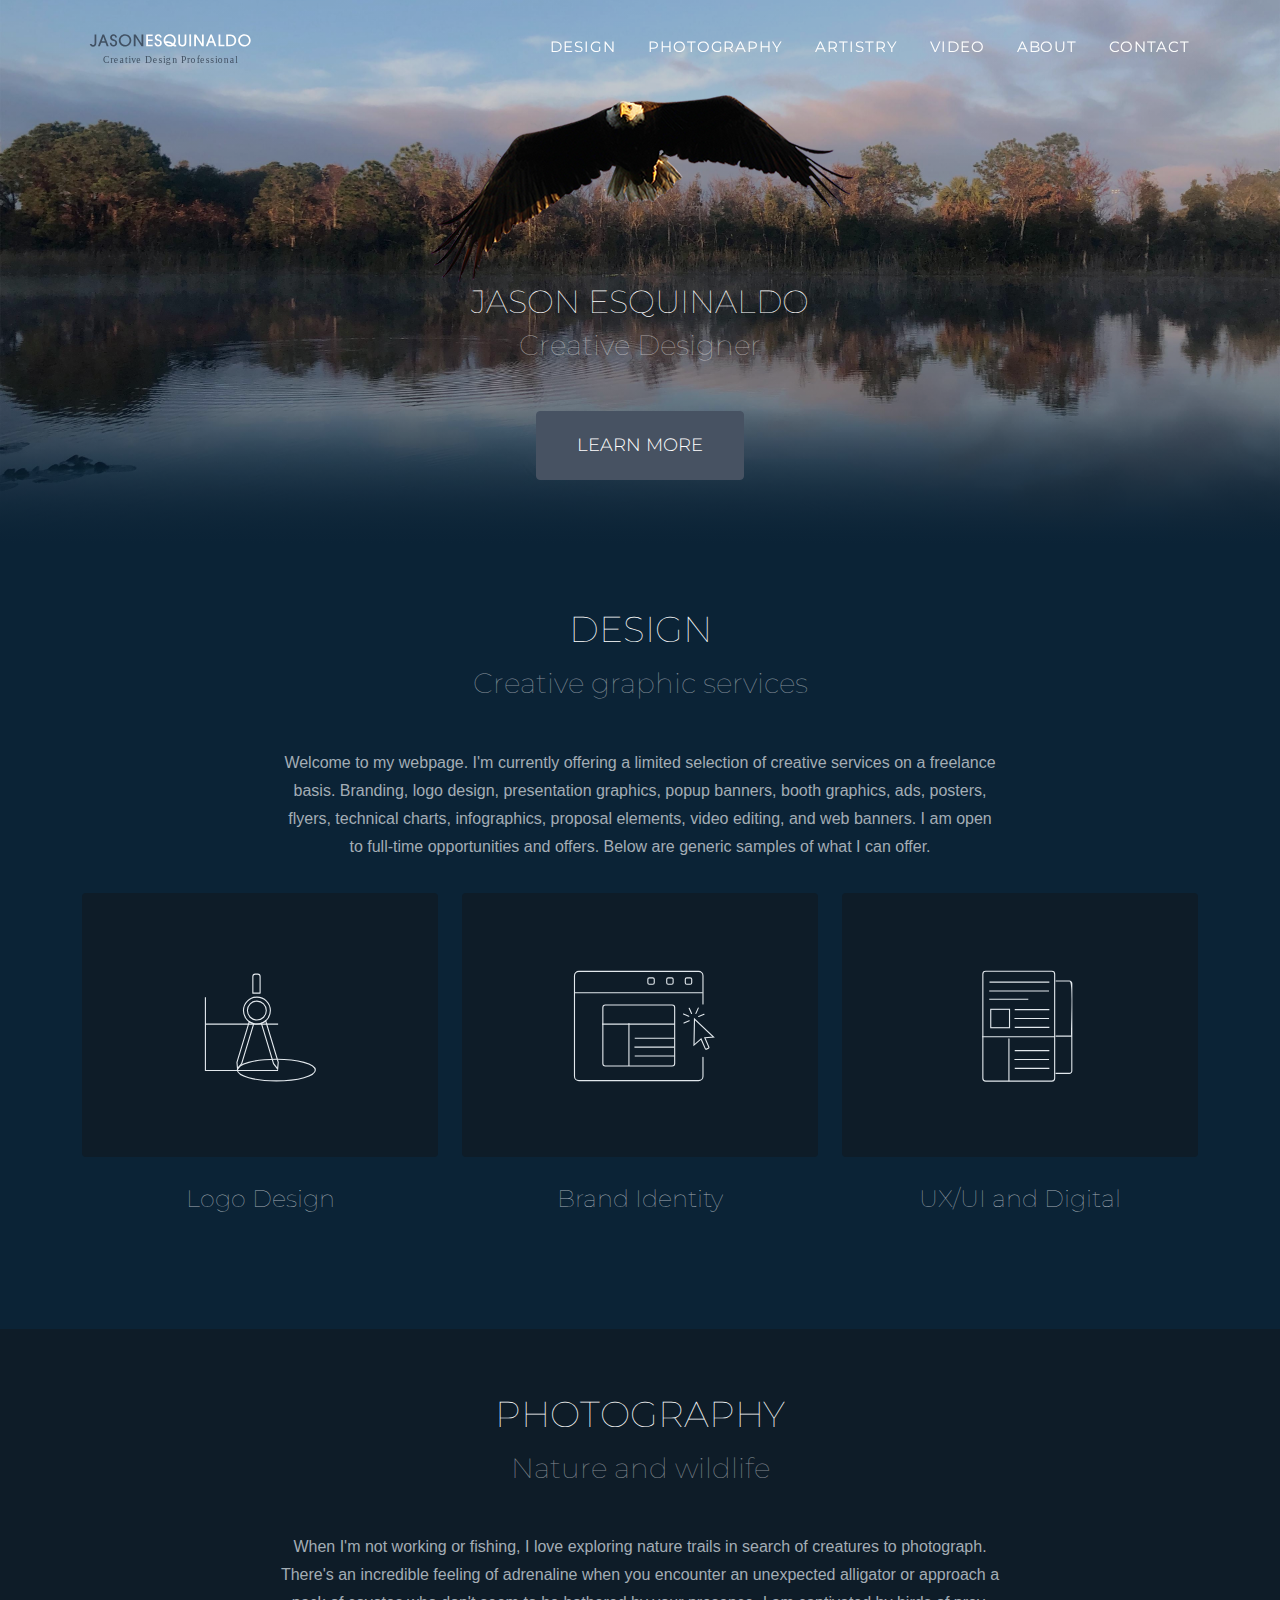
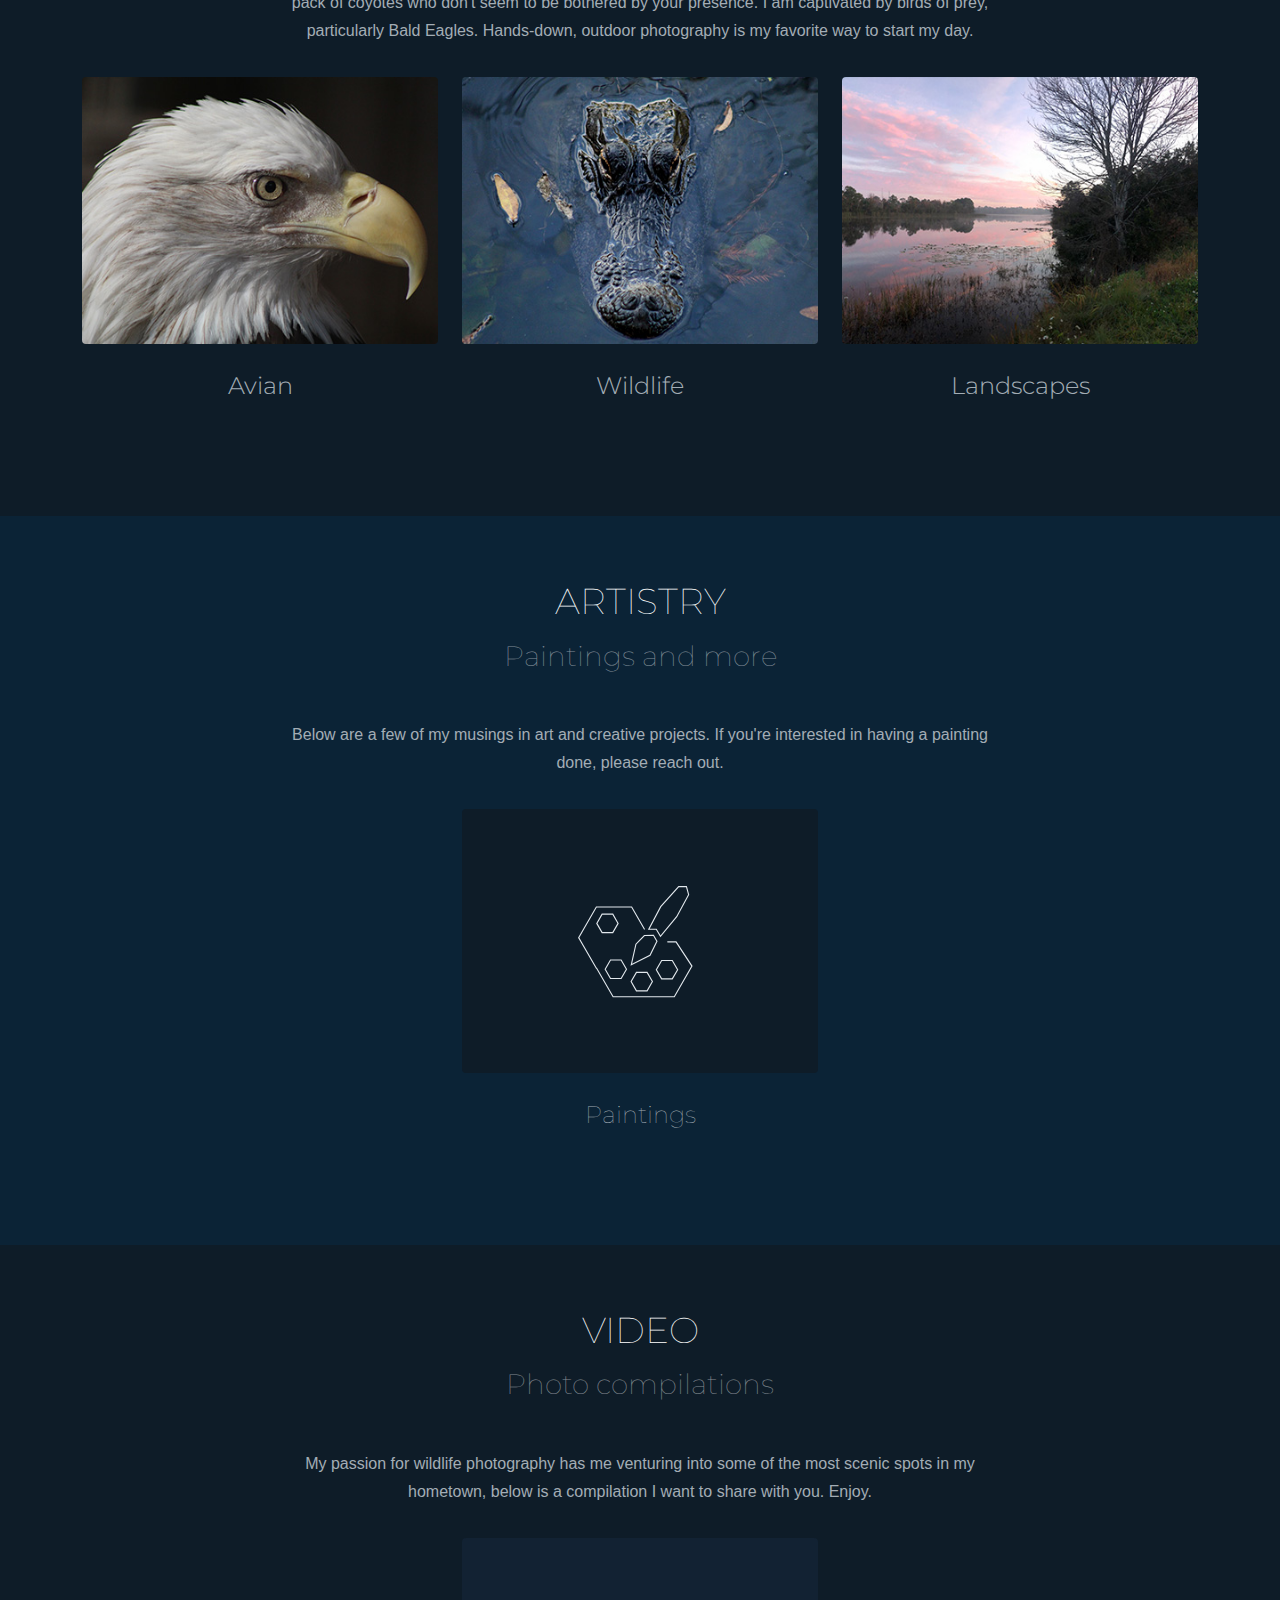
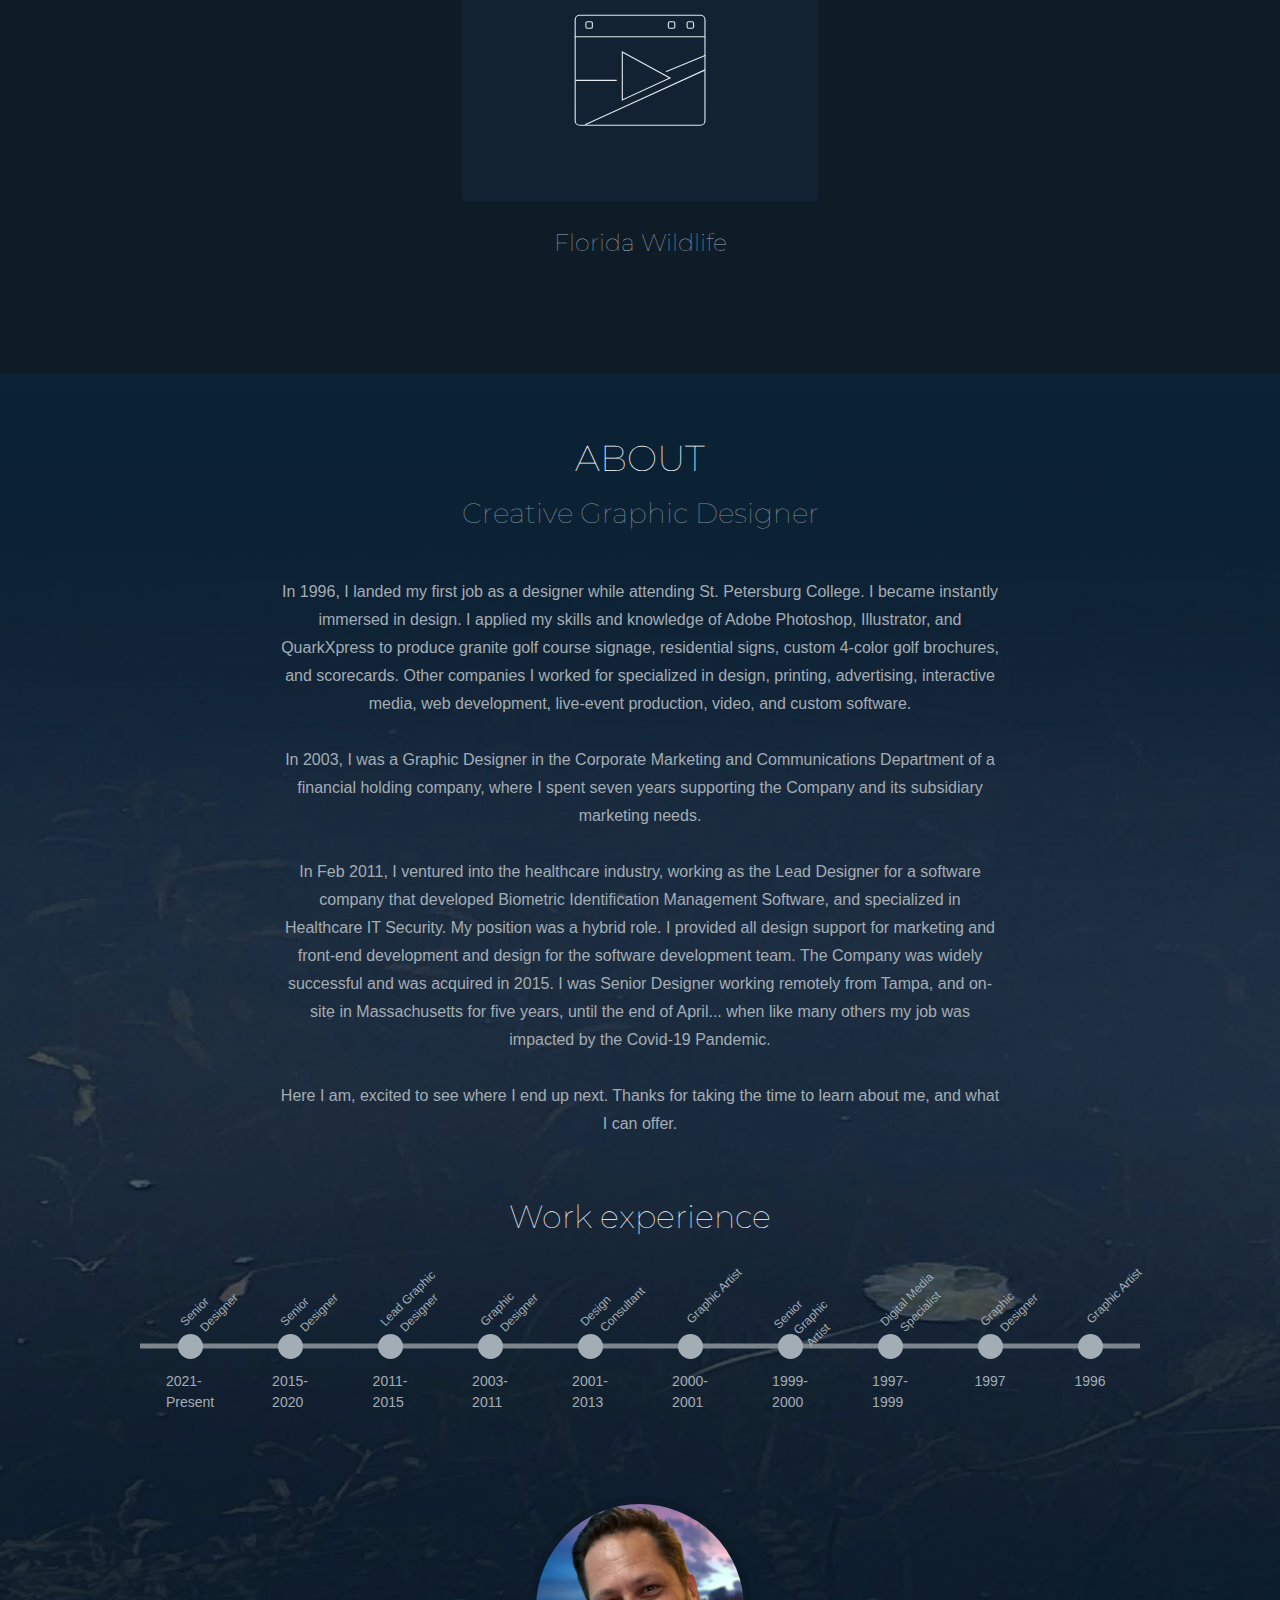
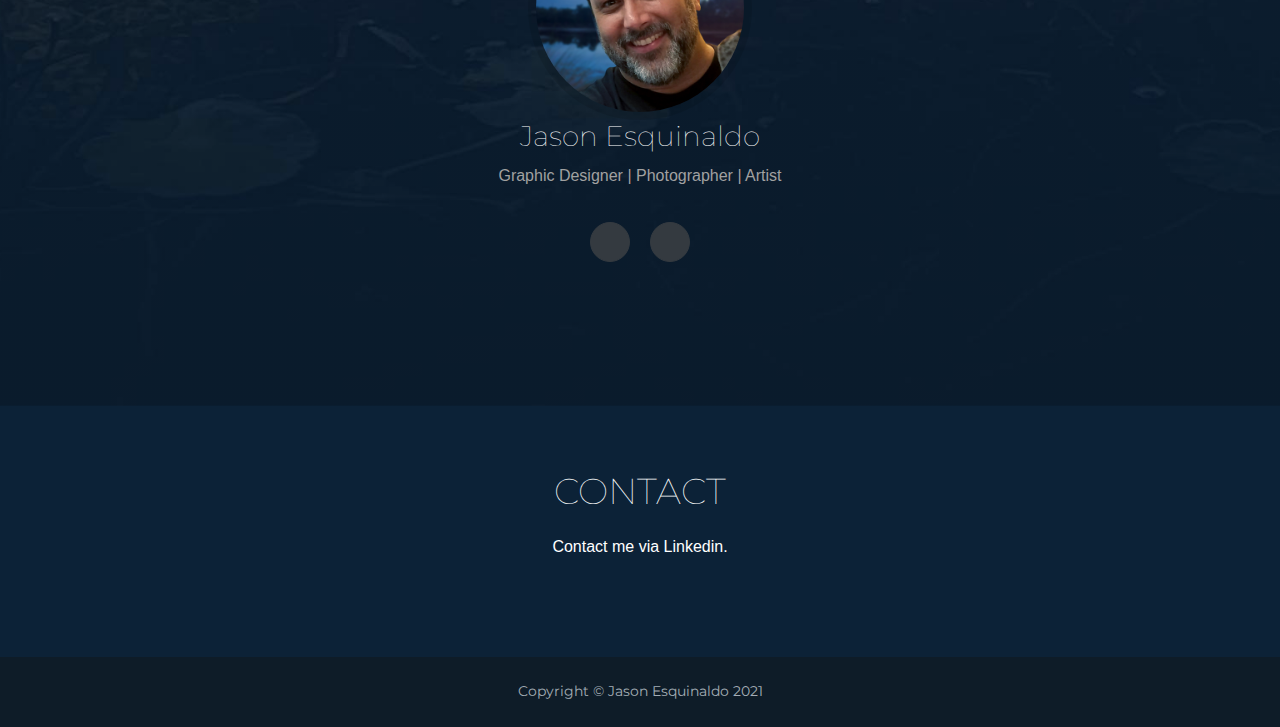
==== index.html @ 443fa54a "update" ====
﻿<!DOCTYPE html>
<html lang="en">
<head>
    <!-- Global site tag (gtag.js) - Google Analytics -->
    <script async src="https://www.googletagmanager.com/gtag/js?id=G-GZE3WP7TK5"></script>
    <script>window.dataLayer = window.dataLayer || [];
        function gtag() { dataLayer.push(arguments); }
        gtag('js', new Date());

        gtag('config', 'G-GZE3WP7TK5');</script>

    <meta charset="utf-8" />
    <meta name="viewport" content="width=device-width, initial-scale=1, shrink-to-fit=no" />
    <meta name="description" content="" />
    <meta name="author" content="" />
    <title>Graphic Designer | Photographer | Artist</title>
    <link rel="icon" type="image/x-icon" href="assets/img/favicon.ico" />
    <!-- Font Awesome icons -->
    <script src="https://use.fontawesome.com/releases/v5.13.0/js/all.js" crossorigin="anonymous"></script>
    <!-- Google fonts-->
    <link href="https://fonts.googleapis.com/css?family=Montserrat:400,700" rel="stylesheet" type="text/css" />
    <link href="https://fonts.googleapis.com/css?family=Droid+Serif:400,700,400italic,700italic" rel="stylesheet" type="text/css" />
    <link href="https://fonts.googleapis.com/css?family=Roboto+Slab:400,100,300,700" rel="stylesheet" type="text/css" />
    <meta name="google-site-verification" content="AHlhmI9DaYJjgEXTBFX0RYiKlOF0rrEP2shhJTnVOF4" />
    <meta name="robots" content="noindex">
    <!-- Core theme CSS (Bootstrap)-->
    <link href="css/styles.css" rel="stylesheet" />
    <link href="css/timeline.css" rel="stylesheet" />

</head>
<body id="page-top">
    <!-- Navigation-->
    <nav class="navbar navbar-expand-lg navbar-dark fixed-top" id="mainNav">
        <div class="container">
            <a class="navbar-brand js-scroll-trigger" href="#page-top"><img src="assets/img/navbar-logo.svg" alt="" /></a>
            <button class="navbar-toggler navbar-toggler-right" type="button" data-toggle="collapse" data-target="#navbarResponsive" aria-controls="navbarResponsive" aria-expanded="false" aria-label="Toggle navigation">
                Menu
                <i class="fas fa-bars ml-1"></i>
            </button>
            <div class="collapse navbar-collapse" id="navbarResponsive">
                <ul class="navbar-nav text-uppercase ml-auto">
                    <li class="nav-item"><a class="nav-link js-scroll-trigger" href="#design">Design</a></li>
                    <li class="nav-item"><a class="nav-link js-scroll-trigger" href="#photography">Photography</a></li>
                    <li class="nav-item"><a class="nav-link js-scroll-trigger" href="#paintings">Artistry</a></li>
                    <li class="nav-item"><a class="nav-link js-scroll-trigger" href="#video">Video</a></li>
                    <li class="nav-item"><a class="nav-link js-scroll-trigger" href="#aboutme">About</a></li>
                    <li class="nav-item"><a class="nav-link js-scroll-trigger" href="#contact">Contact</a></li>
                </ul>
            </div>
        </div>
    </nav>

    <!-- MASTHEAD -->
    <header class="masthead">
        <div class="container d-flex h-100 align-items-center">
            <div class="mx-auto text-center">
                <br />
                <img class="img-fluid" src="assets/img/eagle3.png" alt="" />
                <h1 class="mx-auto my-0 text-uppercase">JASON ESQUINALDO</h1>
                <h2 class="text-white-50 mx-auto mt-2 mb-5">Creative Designer</h2>
                <a class="btn btn-primary btn-xl text-uppercase js-scroll-trigger" href="#design">LEARN MORE</a>
                <br />
                <br />
            </div>
        </div>
    </header>

    <!-- DESIGN -->
    <section class="page-section bg-light" id="design">
        <div class="container">
            <div class="text-center">
                <h2 class="section-heading text-uppercase">Design</h2>
                <h3 class="text-white-50 mx-auto mt-2 mb-5">Creative graphic services</h3>
                <div class="col-lg-8 mx-auto text-center">
                    <p class="large">
                        Welcome to my webpage. I'm currently offering a limited selection of creative services on a freelance basis. Branding, logo design, presentation graphics, popup banners, booth graphics, ads, posters, flyers, technical charts, infographics, proposal elements, video editing, and web banners. I am open to full-time opportunities and offers. Below are generic samples of what I can offer.
                    </p>
                </div>
            </div>

            <div class="row">
                <div class="col-lg-4 col-sm-6 mb-4">
                    <div class="portfolio-item">
                        <a class="portfolio-link" data-toggle="modal" href="#portfolioModal1b">
                            <div class="portfolio-hover rounded">
                                <div class="portfolio-hover-content"><i class="fas fa-chevron-up fa-3x"></i></div>
                            </div>
                            <img class="img-fluid rounded" src="assets/img/portfolio/01b-thumbnail.svg" alt="" />
                        </a>
                        <div class="portfolio-caption">
                            <div class="portfolio-caption-heading">Logo Design</div>
                            <div class="portfolio-caption-subheading text-muted"></div>
                        </div>
                    </div>
                </div>
                <div class="col-lg-4 col-sm-6 mb-4">
                    <div class="portfolio-item">
                        <a class="portfolio-link" data-toggle="modal" href="#portfolioModal2b">
                            <div class="portfolio-hover rounded">
                                <div class="portfolio-hover-content"><i class="fas fa-chevron-up fa-3x"></i></div>
                            </div>
                            <img class="img-fluid rounded" src="assets/img/portfolio/02b-thumbnail.svg" alt="" />
                        </a>
                        <div class="portfolio-caption">
                            <div class="portfolio-caption-heading">Brand Identity</div>
                            <div class="portfolio-caption-subheading text-muted"></div>
                        </div>
                    </div>
                </div>
                <div class="col-lg-4 col-sm-6 mb-4">
                    <div class="portfolio-item">
                        <a class="portfolio-link" data-toggle="modal" href="#portfolioModal3b">
                            <div class="portfolio-hover rounded">
                                <div class="portfolio-hover-content"><i class="fas fa-chevron-up fa-3x"></i></div>
                            </div>
                            <img class="img-fluid rounded" src="assets/img/portfolio/03b-thumbnail.svg" alt="" />
                        </a>
                        <div class="portfolio-caption">
                            <div class="portfolio-caption-heading">UX/UI and Digital</div>
                            <div class="portfolio-caption-subheading text-muted"></div>
                        </div>
                    </div>
                </div>
            </div>
    </section>

    <!-- PHOTOGRAPHY -->
    <section class="page-section bg-dark" id="photography">
        <div class="container">
            <div class="text-center">
                <h2 class="section-heading text-uppercase">Photography</h2>
                <h3 class="text-white-50 mx-auto mt-2 mb-5">Nature and wildlife</h3>
                <div class="col-lg-8 mx-auto text-center">
                    <p class="large">
                        When I'm not working or fishing, I love exploring nature trails in search of creatures to photograph. There's an incredible feeling of adrenaline when you encounter an unexpected alligator or approach a pack of coyotes who don't seem to be bothered by your presence. I am captivated by birds of prey, particularly Bald Eagles. Hands-down, outdoor photography is my favorite way to start my day.
                    </p>
                </div>
            </div>

            <div class="row">
                <div class="col-lg-4 col-sm-6 mb-4">
                    <div class="portfolio-item">
                        <a class="portfolio-link" data-toggle="modal" href="#portfolioModal1">
                            <div class="portfolio-hover rounded">
                                <div class="portfolio-hover-content"><i class="fas fa-chevron-up fa-3x"></i></div>
                            </div>
                            <img class="img-fluid rounded" src="assets/img/portfolio/01-thumbnail.jpg" alt="" />
                        </a>
                        <div class="portfolio-caption">
                            <div class="portfolio-caption-heading">Avian</div>
                            <div class="portfolio-caption-subheading text-muted"></div>
                        </div>
                    </div>
                </div>
                <div class="col-lg-4 col-sm-6 mb-4">
                    <div class="portfolio-item">
                        <a class="portfolio-link" data-toggle="modal" href="#portfolioModal2">
                            <div class="portfolio-hover rounded">
                                <div class="portfolio-hover-content"><i class="fas fa-chevron-up fa-3x"></i></div>
                            </div>
                            <img class="img-fluid rounded" src="assets/img/portfolio/02-thumbnail.jpg" alt="" />
                        </a>
                        <div class="portfolio-caption">
                            <div class="portfolio-caption-heading">Wildlife</div>
                            <div class="portfolio-caption-subheading text-muted"></div>
                        </div>
                    </div>
                </div>
                <div class="col-lg-4 col-sm-6 mb-4">
                    <div class="portfolio-item">
                        <a class="portfolio-link" data-toggle="modal" href="#portfolioModal3">
                            <div class="portfolio-hover rounded">
                                <div class="portfolio-hover-content"><i class="fas fa-chevron-up fa-3x"></i></div>
                            </div>
                            <img class="img-fluid rounded" src="assets/img/portfolio/03-thumbnail.jpg" alt="" />
                        </a>
                        <div class="portfolio-caption">
                            <div class="portfolio-caption-heading">Landscapes</div>
                            <div class="portfolio-caption-subheading text-muted"></div>
                        </div>
                    </div>
                </div>
    </section>

    <!-- ARTISTRY -->
    <section class="page-section bg-light" id="paintings">
        <div class="container">
            <div class="text-center">
                <h2 class="section-heading text-uppercase">ARTISTRY</h2>
                <h3 class="text-white-50 mx-auto mt-2 mb-5">Paintings and more</h3>
                <div class="col-lg-8 mx-auto text-center">
                    <p class="large">
                        Below are a few of my musings in art and creative projects. If you're interested in having a painting done, please reach out.
                    </p>
                </div>
            </div>

            <div class="row">
                <div class="col-lg-4 col-sm-3 mb-4">
                </div>
                <div class="col-lg-4 col-sm-6 mb-4">
                    <div class="portfolio-item">
                        <a class="portfolio-link" data-toggle="modal" href="#portfolioModal4">
                            <div class="portfolio-hover rounded">
                                <div class="portfolio-hover-content"><i class="fas fa-chevron-up fa-3x"></i></div>
                            </div>
                            <img class="img-fluid rounded" src="assets/img/portfolio/04-thumbnail.svg" alt="" />
                        </a>
                        <div class="portfolio-caption">
                            <div class="portfolio-caption-heading">Paintings</div>
                            <div class="portfolio-caption-subheading text-muted"></div>
                        </div>
                    </div>
                    <!--
    <div class="portfolio-item">
        <a class="portfolio-link" data-toggle="modal" href="#portfolioModal5">
            <div class="portfolio-hover rounded">
                <div class="portfolio-hover-content"><i class="fas fa-chevron-up fa-3x"></i></div>
            </div>
            <img class="img-fluid rounded" src="assets/img/portfolio/04-thumbnail-raptor.jpg" alt="" />
        </a>
        <div class="portfolio-caption">
            <div class="portfolio-caption-heading">Creative projects</div>
            <div class="portfolio-caption-subheading text-muted"></div>
        </div>
    </div>
        -->
                </div>
                <div class="col-lg-4 col-sm-3 mb-4">
                </div>
            </div>
        </div>

    </section>

    <!-- VIDEO -->
    <section class="page-section bg-dark" id="video">
        <div class="container">
            <div class="text-center">
                <h2 class="section-heading text-uppercase">Video</h2>
                <h3 class="text-white-50 mx-auto mt-2 mb-5">Photo compilations</h3>
                <div class="col-lg-8 mx-auto text-center">
                    <p class="large">
                        My passion for wildlife photography has me venturing into some of the most scenic spots in my hometown, below is a compilation I want to share with you. Enjoy.
                    </p>
                </div>
            </div>
            <div class="row">
                <div class="col-lg-4 col-sm-3 mb-4">
                </div>
                <div class="col-lg-4 col-sm-6 mb-4">
                    <div class="portfolio-item">
                        <a class="portfolio-link" data-toggle="modal" href="#portfolioModal7">
                            <div class="portfolio-hover rounded">
                                <div class="portfolio-hover-content"><i class="fas fa-chevron-up fa-3x"></i></div>
                            </div>
                            <img class="img-fluid rounded" src="assets/img/portfolio/07-thumbnail.svg" alt="" />
                        </a>
                        <div class="portfolio-caption">
                            <div class="portfolio-caption-heading">Florida Wildlife</div>
                            <div class="portfolio-caption-subheading text-muted"></div>
                        </div>
                    </div>
                </div>
                <div class="col-lg-4 col-sm-3 mb-4">
                </div>
            </div>
        </div>
    </section>

    <!-- ABOUT -->
    <section class="page-section bg-light" id="aboutme">
        <div class="container">
            <div class="text-center">
                <h2 class="section-heading text-uppercase">ABOUT</h2>
                <h3 class="text-white-50 mx-auto mt-2 mb-5">Creative Graphic Designer</h3>
                <div class="col-lg-8 mx-auto text-center">
                    <!--- <p class="large">
                        Experienced graphic design professional, motivated with an entrepreneurial mindset, hard-working father of three, strong work ethic, and proven ability to deliver compelling results.
                    </p> -->
                    <p class="large">
                        In 1996, I landed my first job as a designer while attending St. Petersburg College. I became instantly immersed in design. I applied my skills and knowledge of Adobe Photoshop, Illustrator, and QuarkXpress to produce granite golf course signage, residential signs, custom 4-color golf brochures, and scorecards. Other companies I worked for specialized in design, printing, advertising, interactive media, web development, live-event production, video, and custom software. <br /><br />In 2003, I was a Graphic Designer in the Corporate Marketing and Communications Department of a financial holding company, where I spent seven years supporting the Company and its subsidiary marketing needs.
                        <br /><br />
                        In Feb 2011, I ventured into the healthcare industry, working as the Lead Designer for a software company that developed Biometric Identification Management Software, and specialized in Healthcare IT Security. My position was a hybrid role. I provided all design support for marketing and front-end development and design for the software development team. The Company was widely successful and was acquired in 2015. I was Senior Designer working remotely from Tampa, and on-site in Massachusetts for five years, until the end of April... when like many others my job was impacted by the Covid-19 Pandemic.
                        <br /><br />
                        Here I am, excited to see where I end up next. Thanks for taking the time to learn about me, and what I can offer.
                    </p>
                </div>
            </div>



            <h1>Work experience</h1>
            <div class="flex-parent">
                <div class="input-flex-container">
                    <div class="input">
                        <span data-year="2021-Present" data-info="Senior Designer"></span>
                    </div>
                    <div class="input">
                        <span data-year="2015-2020" data-info="Senior Designer"></span>
                    </div>
                    <div class="input">
                        <span data-year="2011-2015" data-info="Lead Graphic Designer"></span>
                    </div>
                    <div class="input">
                        <span data-year="2003-2011" data-info="Graphic Designer"></span>
                    </div>
                    <div class="input">
                        <span data-year="2001-2013" data-info="Design Consultant"></span>
                    </div>
                    <div class="input">
                        <span data-year="2000-2001" data-info="Graphic Artist"></span>
                    </div>
                    <div class="input">
                        <span data-year="1999-2000" data-info="Senior Graphic Artist"></span>
                    </div>
                    <div class="input">
                        <span data-year="1997-1999" data-info="Digital Media Specialist"></span>
                    </div>
                    <div class="input">
                        <span data-year="1997" data-info="Graphic Designer"></span>
                    </div>
                    <div class="input">
                        <span data-year="1996" data-info="Graphic Artist"></span>
                    </div>
                </div>

                <div class="description-flex-container">
                    <p>Senior Designer, Self-employed (Feb 2021-Present)</p>
                    <p>Senior Designer, Imprivata (May 2015-Apr 2020)</p>
                    <p>Lead Graphic Designer, HT Systems (Feb 2011-Apr 2015)</p>
                    <p>Graphic Artist, Bankers Insurance Group (Sep 2003-Feb 2011)</p>
                    <p>Graphic Artist, Creative Design Consultant (Apr 2001-Sep 2003)</p>
                    <p>Graphic Artist, Flash Developer, MediaBrowser.com, Inc. (Jun 2000-Apr 2001)</p>
                    <p>Senior Graphic Artist, MediaWorks (Jul 1999-Jun 2000)</p>
                    <p>Graphic Artist, Digital Media Specialist, The IAM Group (Nov 1997-Jul 1999)</p>
                    <p>Graphic Artist, Pro Printing (1997)</p>
                    <p>Graphic Artist, Designer Processes (1996)</p>
                </div>
            </div>




            <div class="row">
                <div class="col-lg-4">
                    <div class="team-member">
                    </div>
                </div>
                <div class="col-lg-4">
                    <div class="team-member">
                        <img class="mx-auto rounded-circle" src="assets/img/people/2.jpg" alt="" />
                        <h2>Jason Esquinaldo</h2>
                        <p class="text-muted">Graphic Designer | Photographer | Artist </p>
                        <a class="" href="#!"><i class=""></i></a>
                        <a class="btn btn-dark btn-social mx-2" target="_blank" href="assets/pdfs/Resume-Jason-Esquinaldo-Creative-Designer-0621.pdf"><i class="fab fas fa-file-pdf"></i></a>
                        <a class="btn btn-dark btn-social mx-2" target="_blank" href="https://www.linkedin.com/in/jason-esquinaldo"><i class="fab fa-linkedin-in"></i></a>
                        <a class="" href="#!"><i class=""></i></a>
                    </div>
                </div>
                <div class="col-lg-4">
                    <div class="team-member">
                    </div>
                </div>
            </div>
            <div class="row">
                <div class="col-lg-8 mx-auto text-center">
                    <p class="large text-muted">
                    </p>
                </div>
            </div>
        </div>
    </section>

    <!-- CONTACT-->
    <section class="page-section" id="contact">
        <div class="text-center">
            <h2 class="section-heading text-uppercase">Contact</h2>
            <h3 class="section-subheading text-muted"></h3>
            <div class="text-center"><p style="color: #fff;">Contact me via <a style="color: #fff;" href="https://www.linkedin.com/in/jason-esquinaldo">Linkedin</a>.</p></div>
    </section>

    <!-- FOOTER-->
    <footer class="footer py-4">
        <div class="container">
            <div class="row align-items-center">
                <div class="col-lg-4 text-lg-left"></div>
                <div class="col-lg-4 my-3 my-lg-0">Copyright © Jason Esquinaldo 2021</div>
                <div class="col-lg-4 text-lg-left"></div>
            </div>
        </div>
    </footer>


    <!-- Portfolio modals-->
    <!-- Modal 1 AVIAN -->
    <div class="portfolio-modal modal fade" id="portfolioModal1" tabindex="-1" role="dialog" aria-hidden="true">
        <div class="modal-dialog">
            <div class="modal-content">
                <div class="close-modal" data-dismiss="modal"><img src="assets/img/close-icon.svg" alt="Close modal" /></div>
                <div class="container">
                    <div class="row justify-content-center">
                        <div class="col-lg-8">
                            <div class="modal-body">
                                <!-- Project Details -->
                                <h2 style="color: #fff;" class="text-uppercase">Avian</h2>
                                <p style="color: #fff;" class="item-intro text-muted"></p>
                                <img class="img-fluid d-block mx-auto rounded" src="assets/img/portfolio/JE_Avian-01.jpg" alt="" />
                                <p></p>
                                <img class="img-fluid d-block mx-auto rounded" src="assets/img/portfolio/JE_Avian-02.jpg" alt="" />
                                <p></p>
                                <img class="img-fluid d-block mx-auto rounded" src="assets/img/portfolio/JE_Avian-03.jpg" alt="" />
                                <p></p>
                                <img class="img-fluid d-block mx-auto rounded" src="assets/img/portfolio/JE_Avian-04.jpg" alt="" />
                                <p></p>
                                <img class="img-fluid d-block mx-auto rounded" src="assets/img/portfolio/JE_Avian-05.jpg" alt="" />
                                <p></p>
                                <img class="img-fluid d-block mx-auto rounded" src="assets/img/portfolio/JE_Avian-06.jpg" alt="" />
                                <p></p>
                                <img class="img-fluid d-block mx-auto rounded" src="assets/img/portfolio/JE_Avian-07.jpg" alt="" />
                                <p></p>
                                <img class="img-fluid d-block mx-auto rounded" src="assets/img/portfolio/JE_Avian-08.jpg" alt="" />
                                <p></p>
                                <img class="img-fluid d-block mx-auto rounded" src="assets/img/portfolio/JE_Avian-10.jpg" alt="" />
                                <p></p>
                                <img class="img-fluid d-block mx-auto rounded" src="assets/img/portfolio/JE_Avian-12.jpg" alt="" />
                                <p></p>
                                <img class="img-fluid d-block mx-auto rounded" src="assets/img/portfolio/JE_Avian-13.jpg" alt="" />
                                <p></p>
                                <img class="img-fluid d-block mx-auto rounded" src="assets/img/portfolio/JE_Avian-14.jpg" alt="" />
                                <p></p>
                                <img class="img-fluid d-block mx-auto rounded" src="assets/img/portfolio/JE_Avian-09.jpg" alt="" />
                                <p></p>
                                <button class="btn btn-primary" data-dismiss="modal" type="button">
                                    <i class="fas fa-times mr-1"></i>
                                    CLOSE
                                </button>
                            </div>
                        </div>
                    </div>
                </div>
            </div>
        </div>
    </div>


    <!-- Modal 2 ANIMAL -->
    <div class="portfolio-modal modal fade" id="portfolioModal2" tabindex="-1" role="dialog" aria-hidden="true">
        <div class="modal-dialog">
            <div class="modal-content">
                <div class="close-modal" data-dismiss="modal"><img src="assets/img/close-icon.svg" alt="Close modal" /></div>
                <div class="container">
                    <div class="row justify-content-center">
                        <div class="col-lg-8">
                            <div class="modal-body">
                                <!-- Project details -->
                                <h2 style="color: #fff;" class="text-uppercase">Wildlife</h2>
                                <p style="color: #fff;" class="item-intro text-muted"></p>
                                <img class="img-fluid d-block mx-auto rounded" src="assets/img/portfolio/JE_Wildlife-01.jpg" alt="" />
                                <p></p>
                                <img class="img-fluid d-block mx-auto rounded" src="assets/img/portfolio/JE_Wildlife-02.jpg" alt="" />
                                <p></p>
                                <img class="img-fluid d-block mx-auto rounded" src="assets/img/portfolio/JE_Wildlife-04.jpg" alt="" />
                                <p></p>
                                <img class="img-fluid d-block mx-auto rounded" src="assets/img/portfolio/JE_Wildlife-05.jpg" alt="" />
                                <p></p>
                                <img class="img-fluid d-block mx-auto rounded" src="assets/img/portfolio/JE_Wildlife-07.jpg" alt="" />
                                <p></p>
                                <img class="img-fluid d-block mx-auto rounded" src="assets/img/portfolio/JE_Wildlife-08.jpg" alt="" />
                                <p></p>
                                <img class="img-fluid d-block mx-auto rounded" src="assets/img/portfolio/JE_Wildlife-10.jpg" alt="" />
                                <p></p>
                                <img class="img-fluid d-block mx-auto rounded" src="assets/img/portfolio/JE_Wildlife-11.jpg" alt="" />
                                <p></p>
                                <img class="img-fluid d-block mx-auto rounded" src="assets/img/portfolio/JE_Wildlife-12.jpg" alt="" />
                                <p></p>
                                <img class="img-fluid d-block mx-auto rounded" src="assets/img/portfolio/JE_Wildlife-13.jpg" alt="" />
                                <p></p>
                                <img class="img-fluid d-block mx-auto rounded" src="assets/img/portfolio/JE_Wildlife-14.jpg" alt="" />
                                <p></p>
                                <img class="img-fluid d-block mx-auto rounded" src="assets/img/portfolio/JE_Wildlife-15.jpg" alt="" />
                                <p></p>
                                <button class="btn btn-primary" data-dismiss="modal" type="button">
                                    <i class="fas fa-times mr-1"></i>
                                    CLOSE
                                </button>
                            </div>
                        </div>
                    </div>
                </div>
            </div>
        </div>
    </div>


    <!-- Modal 3 LANDSCAPE -->
    <div class="portfolio-modal modal fade" id="portfolioModal3" tabindex="-1" role="dialog" aria-hidden="true">
        <div class="modal-dialog">
            <div class="modal-content">
                <div class="close-modal" data-dismiss="modal"><img src="assets/img/close-icon.svg" alt="Close modal" /></div>
                <div class="container">
                    <div class="row justify-content-center">
                        <div class="col-lg-8">
                            <div class="modal-body">
                                <!-- Project details-->
                                <h2 style="color: #fff;" class="text-uppercase">Landscapes</h2>
                                <p style="color: #fff;" class="item-intro text-muted"></p>
                                <img class="img-fluid d-block mx-auto rounded" src="assets/img/portfolio/JE_Landscape-01.jpg" alt="" />
                                <p></p>
                                <img class="img-fluid d-block mx-auto rounded" src="assets/img/portfolio/JE_Landscape-02.jpg" alt="" />
                                <p></p>
                                <img class="img-fluid d-block mx-auto rounded" src="assets/img/portfolio/JE_Landscape-03.jpg" alt="" />
                                <p></p>
                                <img class="img-fluid d-block mx-auto rounded" src="assets/img/portfolio/JE_Landscape-04.jpg" alt="" />
                                <p></p>
                                <img class="img-fluid d-block mx-auto rounded" src="assets/img/portfolio/JE_Landscape-06.jpg" alt="" />
                                <p></p>
                                <img class="img-fluid d-block mx-auto rounded" src="assets/img/portfolio/JE_Landscape-07.jpg" alt="" />
                                <p></p>
                                <img class="img-fluid d-block mx-auto rounded" src="assets/img/portfolio/JE_Landscape-08.jpg" alt="" />
                                <p></p>
                                <button class="btn btn-primary" data-dismiss="modal" type="button">
                                    <i class="fas fa-times mr-1"></i>
                                    CLOSE
                                </button>
                            </div>
                        </div>
                    </div>
                </div>
            </div>
        </div>
    </div>


    <!-- DESIGN MODALS -->
    <!-- Modal 1 LOGOS -->
    <div class="portfolio-modal modal fade" id="portfolioModal1b" tabindex="-1" role="dialog" aria-hidden="true">
        <div class="modal-dialog">
            <div class="modal-content">
                <div class="close-modal" data-dismiss="modal"><img src="assets/img/close-icon.svg" alt="Close modal" /></div>
                <div class="container">
                    <div class="row justify-content-center">
                        <div class="col-lg-8">
                            <div class="modal-body">
                                <!-- Project Details -->
                                <h2 style="color: #fff;" class="text-uppercase">Logo Design and Animation</h2>
                                <p style="color: #fff;">Generic logo designs created for portfolio</p>
                                <img class="img-fluid d-block mx-auto rounded" src="assets/img/design/Generic-Logos-wht.svg" alt="" />
                                <p></p>
                                <img class="img-fluid d-block mx-auto rounded" src="assets/img/design/Generic-Logos-blk.svg" alt="" />
                                <p style="color: #fff;">Generic logo animations created for portfolio</p>
                                <iframe width="100%" height="394" src="https://www.youtube-nocookie.com/embed/rnnoSYUlSbI" frameborder="0" allow="accelerometer; autoplay; clipboard-write; encrypted-media; gyroscope; picture-in-picture" allowfullscreen></iframe>
                                <p></p>
                                <button class="btn btn-primary" data-dismiss="modal" type="button">
                                    <i class="fas fa-times mr-1"></i>
                                    CLOSE
                                </button>
                            </div>
                        </div>
                    </div>
                </div>
            </div>
        </div>
    </div>


    <!-- Modal 2 BRAND IDENTITY -->
    <div class="portfolio-modal modal fade" id="portfolioModal2b" tabindex="-1" role="dialog" aria-hidden="true">
        <div class="modal-dialog">
            <div class="modal-content">
                <div class="close-modal" data-dismiss="modal"><img src="assets/img/close-icon.svg" alt="Close modal" /></div>
                <div class="container">
                    <div class="row justify-content-center">
                        <div class="col-lg-8">
                            <div class="modal-body">
                                <!-- Project details -->
                                <h2 style="color: #fff;" class="text-uppercase">Design Samples</h2>
                                <p style="color: #fff;">Generic branding identity created for portfolio</p>
                                <img class="img-fluid d-block mx-auto rounded" src="assets/img/design/Design-Sample-1.jpg" alt="" />
                                <p></p>
                                <img class="img-fluid d-block mx-auto rounded" src="assets/img/design/Design-Sample-2.jpg" alt="" />
                                <p></p>
                                <img class="img-fluid d-block mx-auto rounded" src="assets/img/design/Design-Sample-3.jpg" alt="" />
                                <p></p>
                                <button class="btn btn-primary" data-dismiss="modal" type="button">
                                    <i class="fas fa-times mr-1"></i>
                                    CLOSE
                                </button>
                            </div>
                        </div>
                    </div>
                </div>
            </div>
        </div>
    </div>


    <!-- Modal 3 DIGITAL DESIGN -->
    <div class="portfolio-modal modal fade" id="portfolioModal3b" tabindex="-1" role="dialog" aria-hidden="true">
        <div class="modal-dialog">
            <div class="modal-content">
                <div class="close-modal" data-dismiss="modal"><img src="assets/img/close-icon.svg" alt="Close modal" /></div>
                <div class="container">
                    <div class="row justify-content-center">
                        <div class="col-lg-8">
                            <div class="modal-body">
                                <!-- Project details-->
                                <h2 style="color: #fff;" class="text-uppercase">UX/UI, Digital Ads, Motion Graphics</h2>
                                <p style="color: #fff;">Below is a visual example of a brand identity, phone application concept, UX/UI prototype, and go-to-market banner advertising.</p>
                                <img class="img-fluid d-block mx-auto" src="assets/img/design/Digital-Design-Sample-1.jpg" alt="" />
                                <a class="btn btn-dark btn-social mx-2" target="_blank" href="https://xd.adobe.com/view/de1f703a-02a9-4491-94a7-29f5af26cdf6-8b4c/?fullscreen"><i class="fab fas fa-fish"></i></a>
                                <br />
                                <br />
                                <p style="color: #fff;">Click the fish to launch the BIGJIG Fishing App iPhone prototype</p>
                                <br />
                                <br />
                                <br />
                                <!-- Project details-->
                                <h2 style="color: #fff;" class="text-uppercase">Motion Graphics</h2>
                                <p style="color: #fff;">Samples of motion graphics using Adobe After Effects</p>
                                <iframe width="100%" height="394" src="https://www.youtube.com/embed/ncaIqn7JbzM" frameborder="0" allow="accelerometer; autoplay; clipboard-write; encrypted-media; gyroscope; picture-in-picture" allowfullscreen></iframe>
                                <p></p>
                                <iframe width="100%" height="394" src="https://www.youtube.com/embed/HC9rpvaH0Ds" frameborder="0" allow="accelerometer; autoplay; clipboard-write; encrypted-media; gyroscope; picture-in-picture" allowfullscreen></iframe><br />
                                <p></p>
                                <button class="btn btn-primary" data-dismiss="modal" type="button">
                                    <i class="fas fa-times mr-1"></i>
                                    CLOSE
                                </button>
                            </div>
                        </div>
                    </div>
                </div>
            </div>
        </div>
    </div>


    <!-- Modal 4 PAINTINGS -->
    <div class="portfolio-modal modal fade" id="portfolioModal4" tabindex="-1" role="dialog" aria-hidden="true">
        <div class="modal-dialog">
            <div class="modal-content">
                <div class="close-modal" data-dismiss="modal"><img src="assets/img/close-icon.svg" alt="Close modal" /></div>
                <div class="container">
                    <div class="row justify-content-center">
                        <div class="col-lg-8">
                            <div class="modal-body">
                                <!-- Project details-->
                                <h2 style="color: #fff;" class="text-uppercase">Paintings</h2>
                                <p style="color: #fff;">Pet portraits</p>
                                <img class="img-fluid d-block mx-auto rounded" src="assets/img/portfolio/01-painting-36x24.jpg" alt="" />
                                <p></p>
                                <p style="color: #fff;">Eagle and Bass</p>
                                <img class="img-fluid d-block mx-auto rounded" src="assets/img/portfolio/02-jesquinaldo-painting-36x24.jpg" alt="" />
                                <p></p>
                                <button class="btn btn-primary" data-dismiss="modal" type="button">
                                    <i class="fas fa-times mr-1"></i>
                                    CLOSE
                                </button>
                            </div>
                        </div>
                    </div>
                </div>
            </div>
        </div>
    </div>


    <!-- Modal 4 YARD SCULPTURES -->
    <div class="portfolio-modal modal fade" id="portfolioModal5" tabindex="-1" role="dialog" aria-hidden="true">
        <div class="modal-dialog">
            <div class="modal-content">
                <div class="close-modal" data-dismiss="modal"><img src="assets/img/close-icon.svg" alt="Close modal" /></div>
                <div class="container">
                    <div class="row justify-content-center">
                        <div class="col-lg-8">
                            <div class="modal-body">
                                <!-- Project details-->
                                <h2 style="color: #fff;" class="text-uppercase">Creative projects</h2>
                                <p style="color: #fff;">Spitting yard raptor topiary</p>
                                <img class="img-fluid d-block mx-auto" src="assets/img/yard-sculptures/yard-raptor-1.JPG" alt="" />
                                <p></p>
                                <p class="item-intro text-muted"></p>
                                <img class="img-fluid d-block mx-auto rounded" src="assets/img/yard-sculptures/yard-raptor-2.JPG" alt="" />
                                <p></p>
                                <button class="btn btn-primary" data-dismiss="modal" type="button">
                                    <i class="fas fa-times mr-1"></i>
                                    CLOSE
                                </button>
                            </div>
                        </div>
                    </div>
                </div>
            </div>
        </div>
    </div>


    <!-- Modal 7 VIDEO -->
    <div class="portfolio-modal modal fade" id="portfolioModal7" tabindex="-1" role="dialog" aria-hidden="true">
        <div class="modal-dialog">
            <div class="modal-content">
                <div class="close-modal" data-dismiss="modal"><img src="assets/img/close-icon.svg" alt="Close modal" /></div>
                <div class="container">
                    <div class="row justify-content-center">
                        <div class="col-lg-8">
                            <div class="modal-body">
                                <!-- Project details-->
                                <h2 style="color: #fff;" class="text-uppercase">Video</h2>
                                <p style="color: #fff;" class="item-intro text-muted">Photo compilation</p>
                                <iframe width="700" height="394" src="https://www.youtube.com/embed/rI1r2DNbPS8" frameborder="0" allow="accelerometer; autoplay; clipboard-write; encrypted-media; gyroscope; picture-in-picture" allowfullscreen></iframe>
                                <img class="img-fluid d-block mx-auto rounded" src="" alt="" />
                                <button class="btn btn-primary" data-dismiss="modal" type="button">
                                    <i class="fas fa-times mr-1"></i>
                                    CLOSE
                                </button>
                            </div>
                        </div>
                    </div>
                </div>
            </div>
        </div>
    </div>

    <!-- Bootstrap core JS-->
    <script src="https://cdnjs.cloudflare.com/ajax/libs/jquery/3.5.1/jquery.min.js"></script>
    <script src="https://stackpath.bootstrapcdn.com/bootstrap/4.5.0/js/bootstrap.bundle.min.js"></script>
    <!-- Third party plugin JS-->
    <script src="https://cdnjs.cloudflare.com/ajax/libs/jquery-easing/1.4.1/jquery.easing.min.js"></script>
    <!-- Contact form JS-->
    <script src="assets/mail/jqBootstrapValidation.js"></script>
    <script src="assets/mail/contact_me.js"></script>
    <!-- Core theme JS-->
    <script src="js/scripts.js"></script>
    <script src="js/timeline.js"></script>
    <!-- The MIT License (MIT) Copyright (c) 2013-2020 Start Bootstrap LLC Permission is hereby granted, free of charge, to any person obtaining a copy of this software and associated documentation files (the "Software"), to deal in the Software without restriction, including without limitation the rights to use, copy, modify, merge, publish, distribute, sublicense, and/or sell copies of the Software, and to permit persons to whom the Software is furnished to do so, subject to the following conditions: The above copyright notice and this permission notice shall be included in all copies or substantial portions of the Software. THE SOFTWARE IS PROVIDED "AS IS", WITHOUT WARRANTY OF ANY KIND, EXPRESS OR IMPLIED, INCLUDING BUT NOT LIMITED TO THE WARRANTIES OF MERCHANTABILITY, FITNESS FOR A PARTICULAR PURPOSE AND NONINFRINGEMENT. IN NO EVENT SHALL THE AUTHORS OR COPYRIGHT HOLDERS BE LIABLE FOR ANY CLAIM, DAMAGES OR OTHER LIABILITY, WHETHER IN AN ACTION OF CONTRACT, TORT OR OTHERWISE, ARISING FROM, OUT OF OR IN CONNECTION WITH THE SOFTWARE OR THE USE OR OTHER DEALINGS IN THE SOFTWARE.-->
</body>

</html>
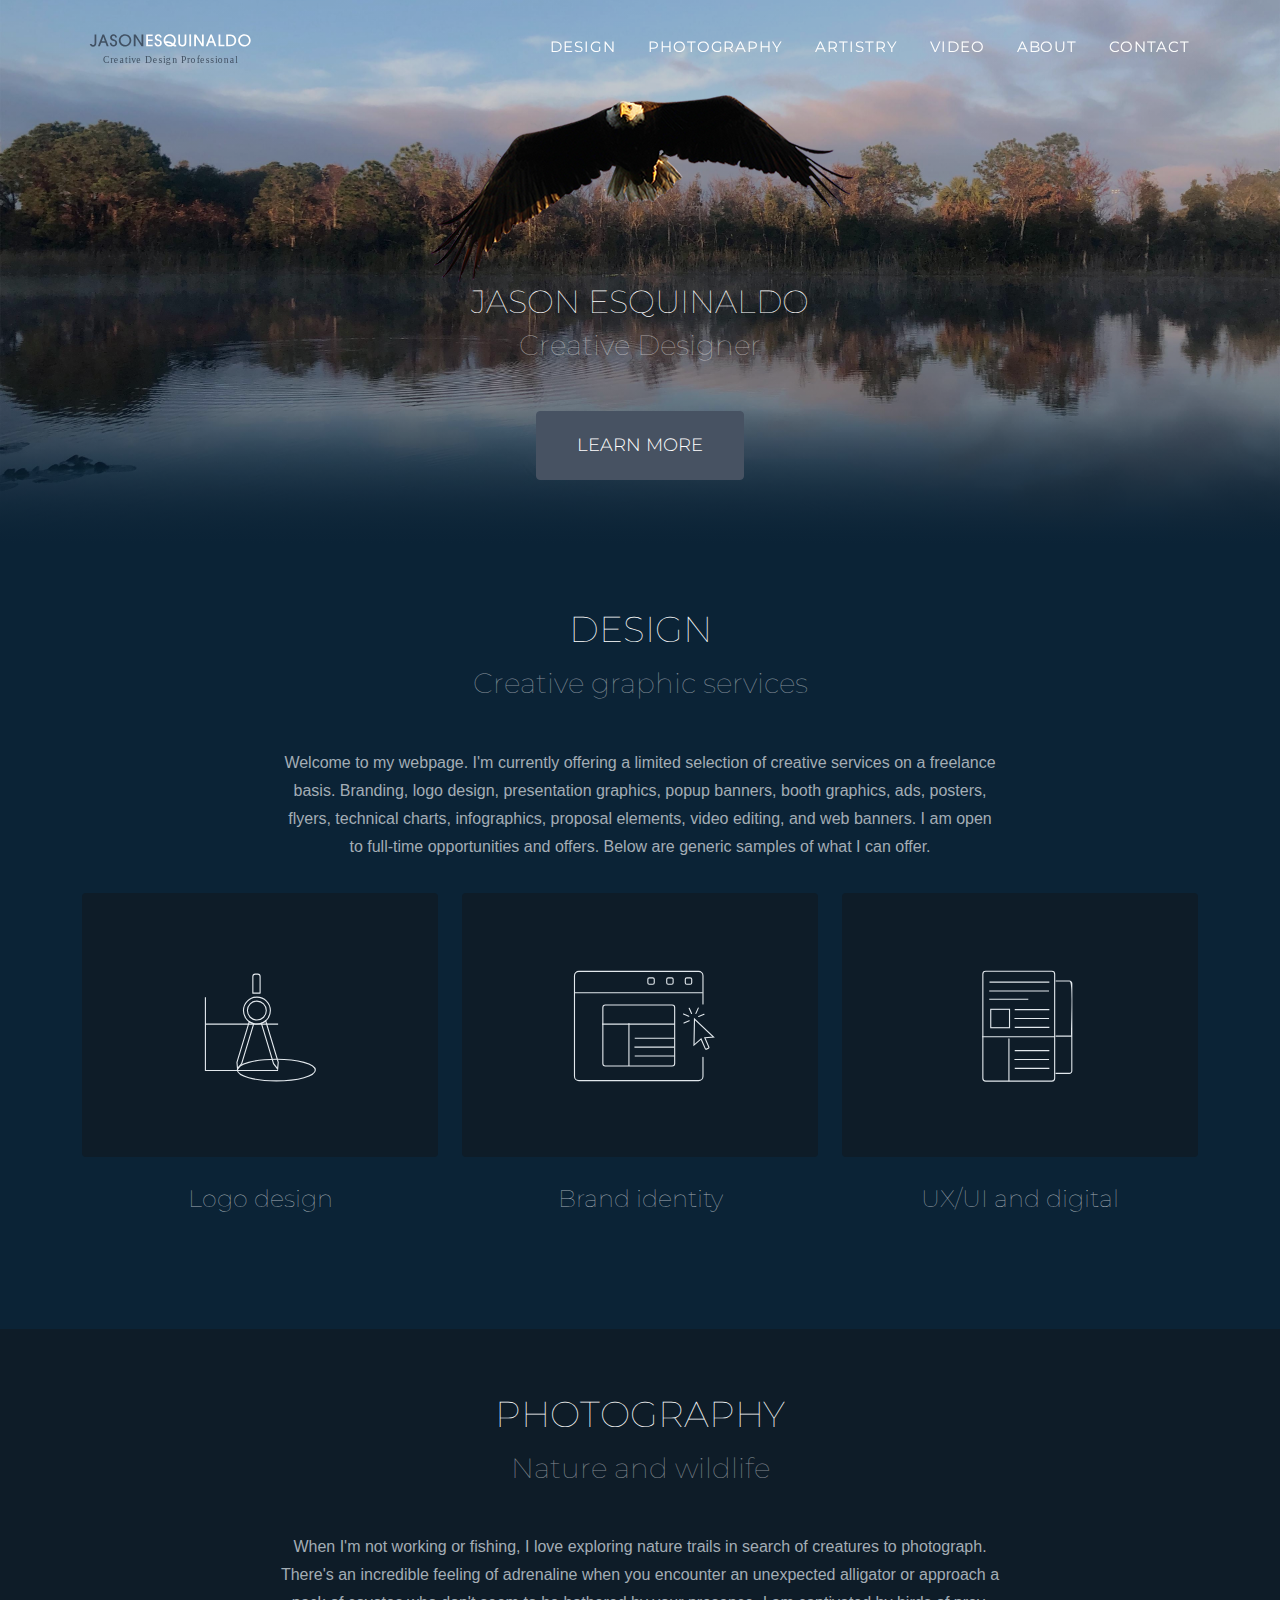
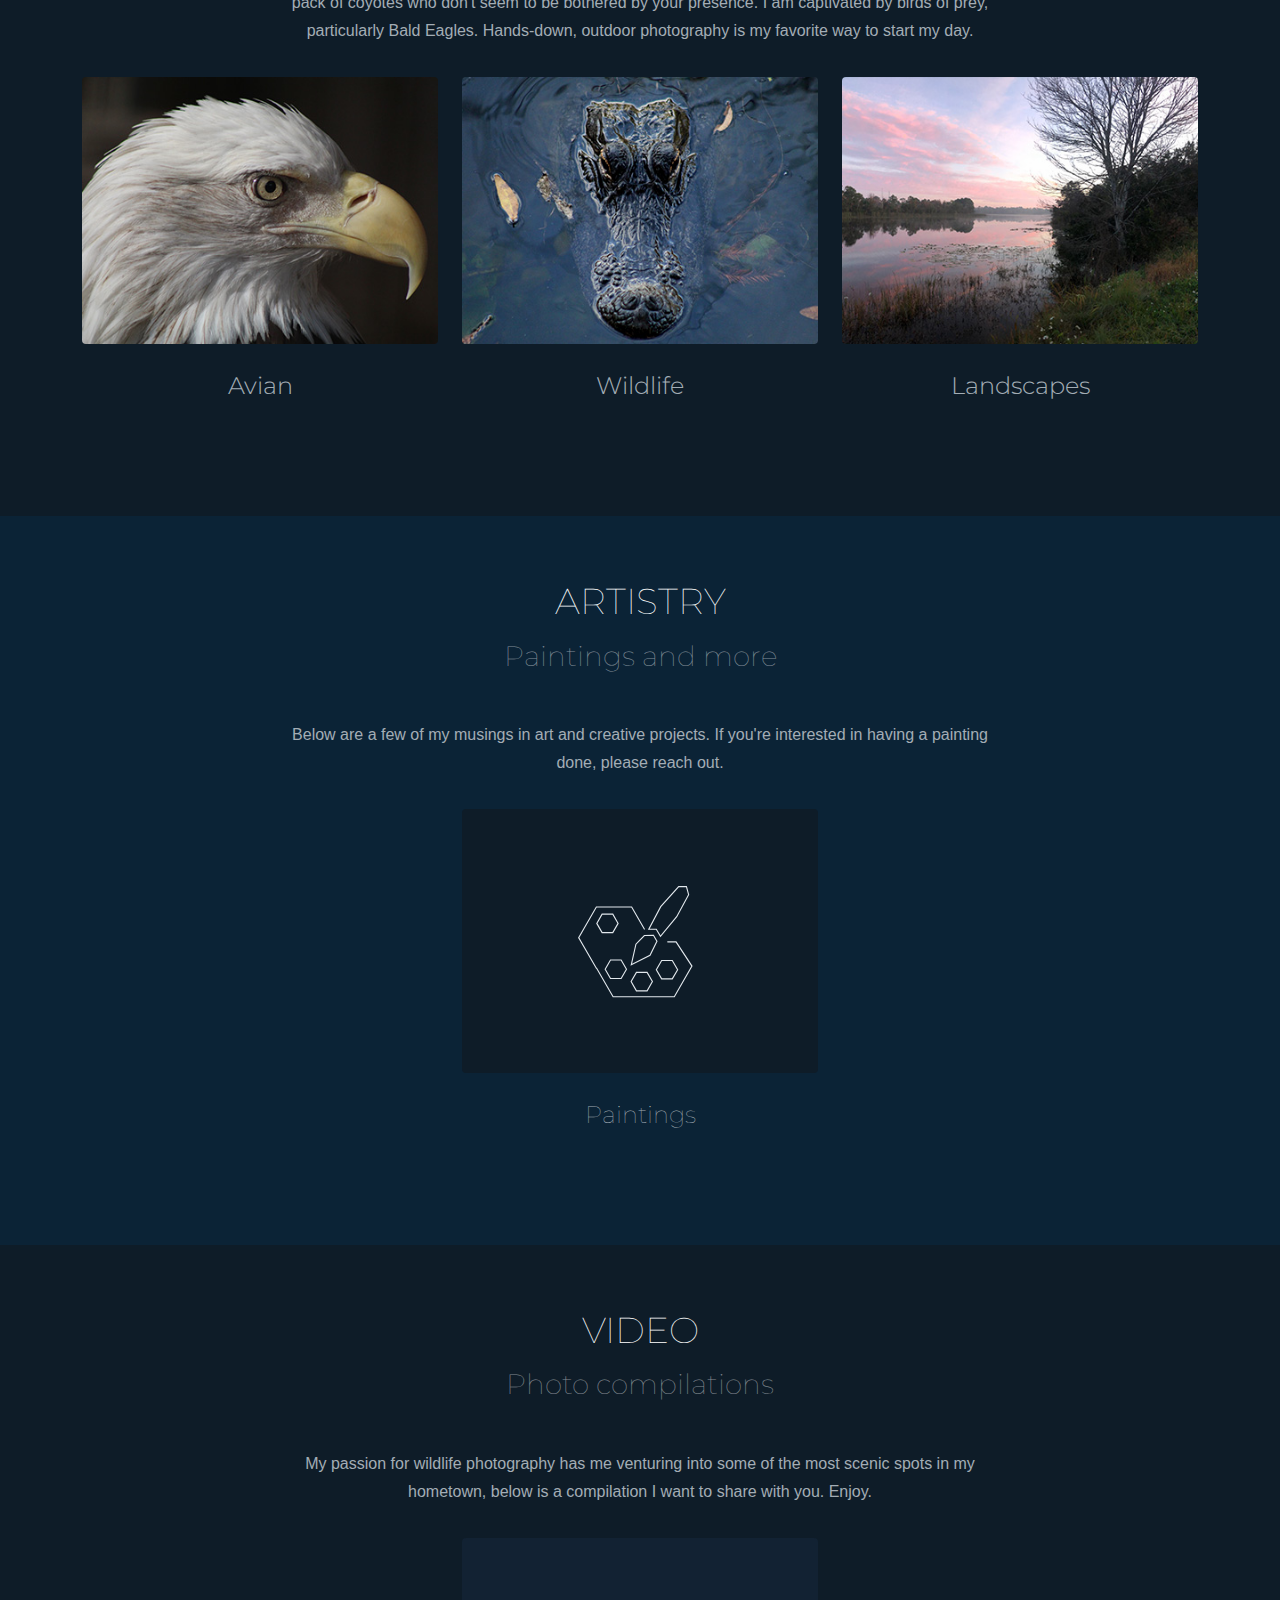
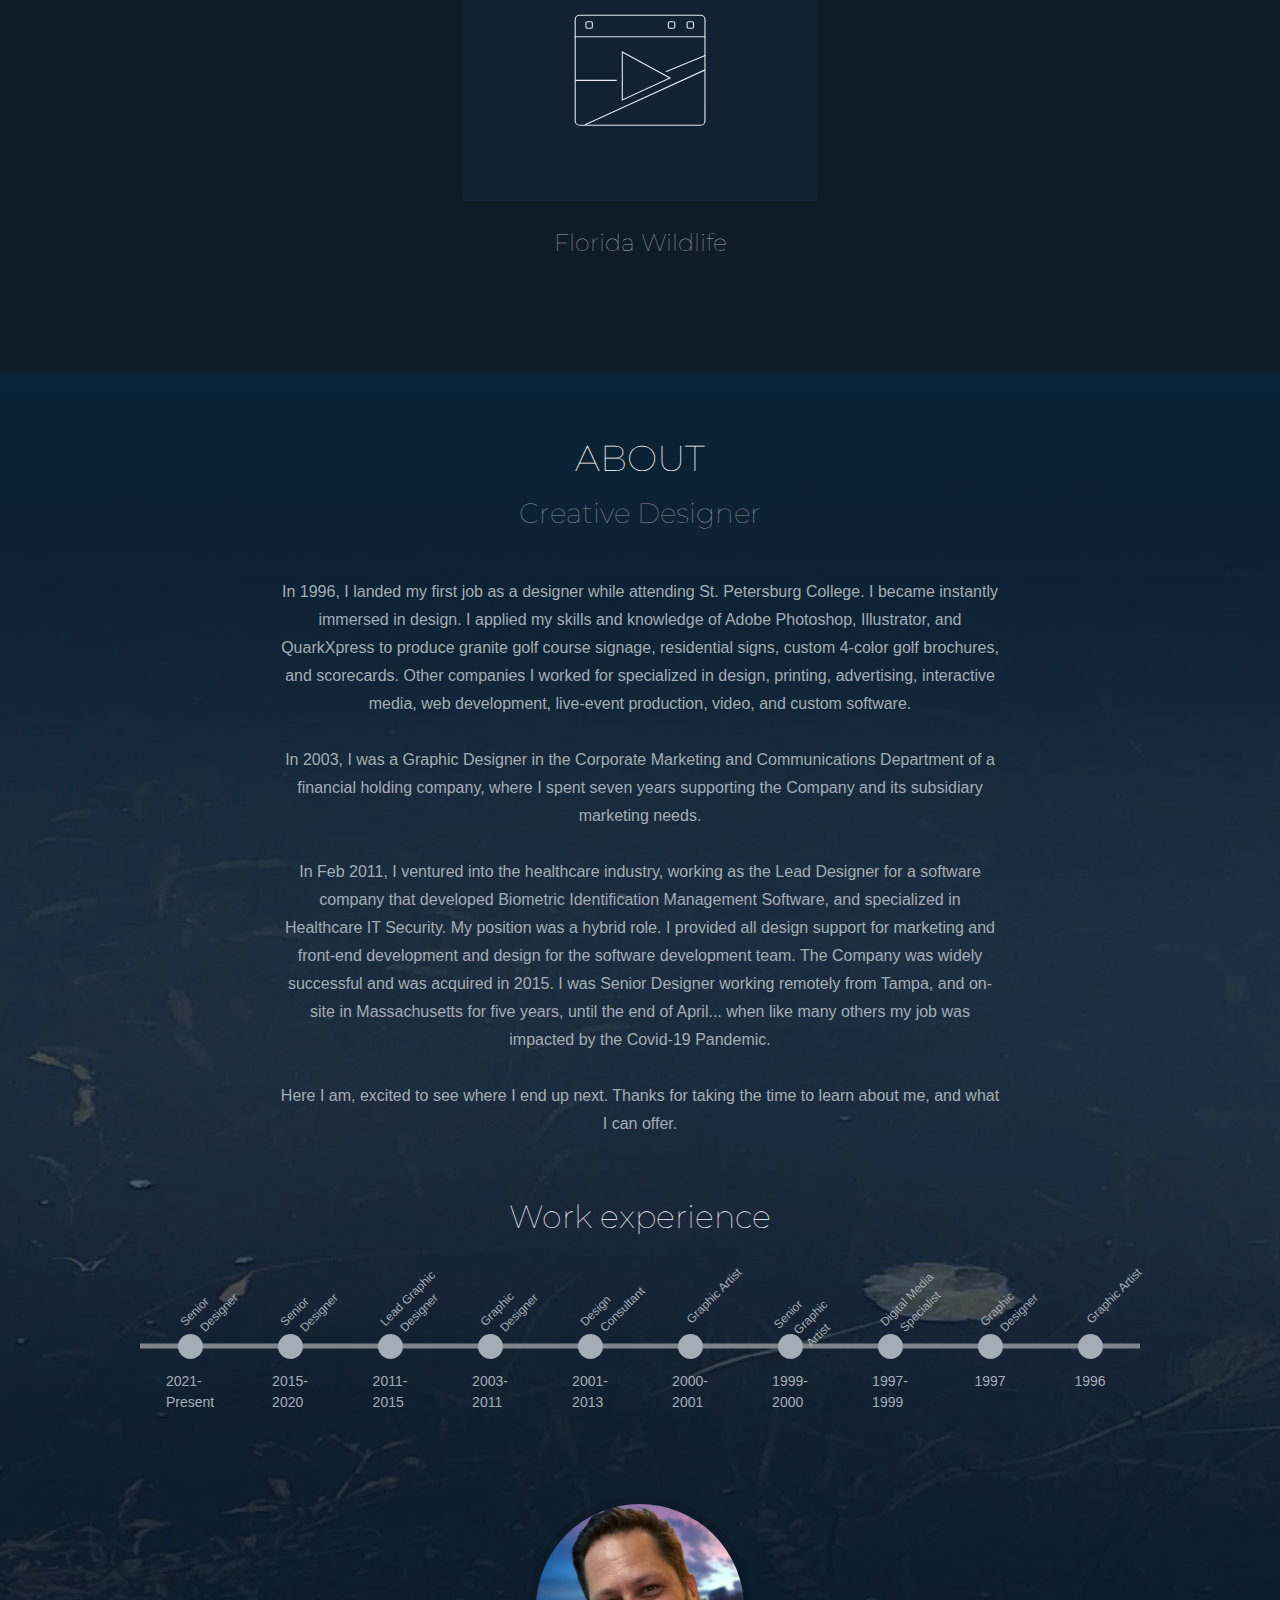
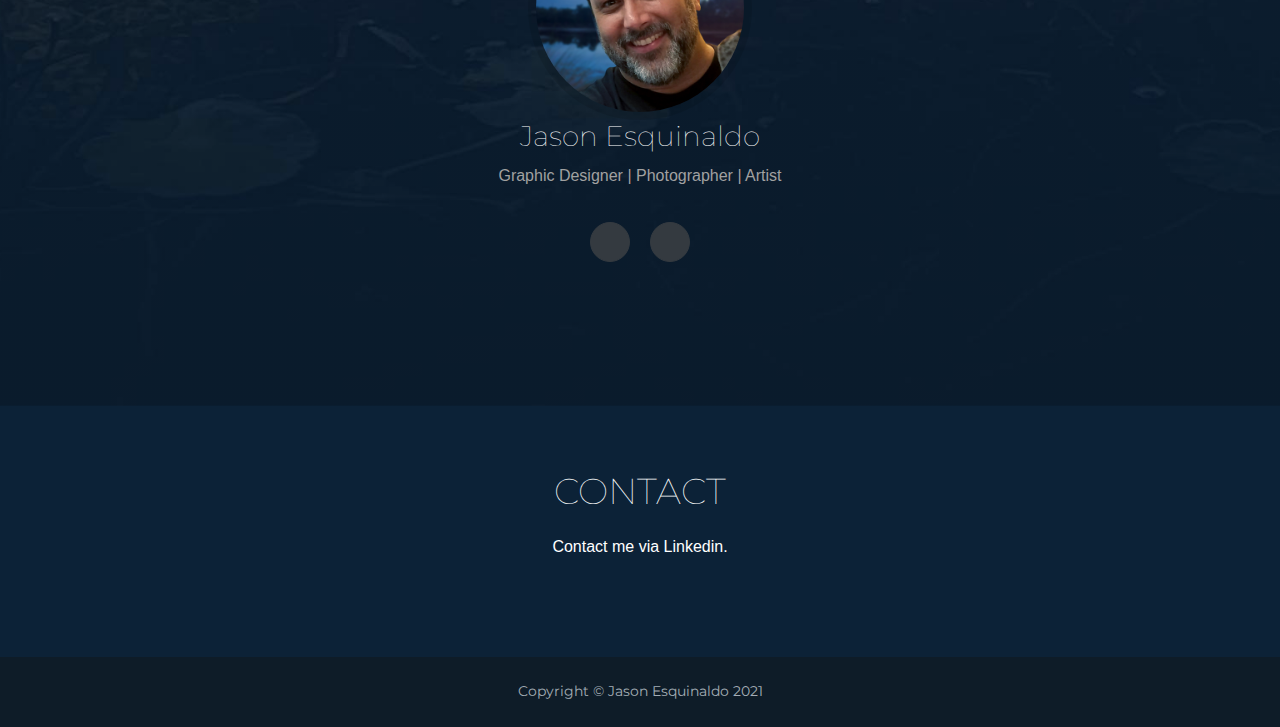
==== commit 89284a71: "Update" ====
--- a/index.html
+++ b/index.html
@@ -88,7 +88,7 @@
                             <img class="img-fluid rounded" src="assets/img/portfolio/01b-thumbnail.svg" alt="" />
                         </a>
                         <div class="portfolio-caption">
-                            <div class="portfolio-caption-heading">Logo Design</div>
+                            <div class="portfolio-caption-heading">Logo design</div>
                             <div class="portfolio-caption-subheading text-muted"></div>
                         </div>
                     </div>
@@ -102,7 +102,7 @@
                             <img class="img-fluid rounded" src="assets/img/portfolio/02b-thumbnail.svg" alt="" />
                         </a>
                         <div class="portfolio-caption">
-                            <div class="portfolio-caption-heading">Brand Identity</div>
+                            <div class="portfolio-caption-heading">Brand identity</div>
                             <div class="portfolio-caption-subheading text-muted"></div>
                         </div>
                     </div>
@@ -116,7 +116,7 @@
                             <img class="img-fluid rounded" src="assets/img/portfolio/03b-thumbnail.svg" alt="" />
                         </a>
                         <div class="portfolio-caption">
-                            <div class="portfolio-caption-heading">UX/UI and Digital</div>
+                            <div class="portfolio-caption-heading">UX/UI and digital</div>
                             <div class="portfolio-caption-subheading text-muted"></div>
                         </div>
                     </div>
@@ -273,7 +273,7 @@
         <div class="container">
             <div class="text-center">
                 <h2 class="section-heading text-uppercase">ABOUT</h2>
-                <h3 class="text-white-50 mx-auto mt-2 mb-5">Creative Graphic Designer</h3>
+                <h3 class="text-white-50 mx-auto mt-2 mb-5">Creative Designer</h3>
                 <div class="col-lg-8 mx-auto text-center">
                     <!--- <p class="large">
                         Experienced graphic design professional, motivated with an entrepreneurial mindset, hard-working father of three, strong work ethic, and proven ability to deliver compelling results.
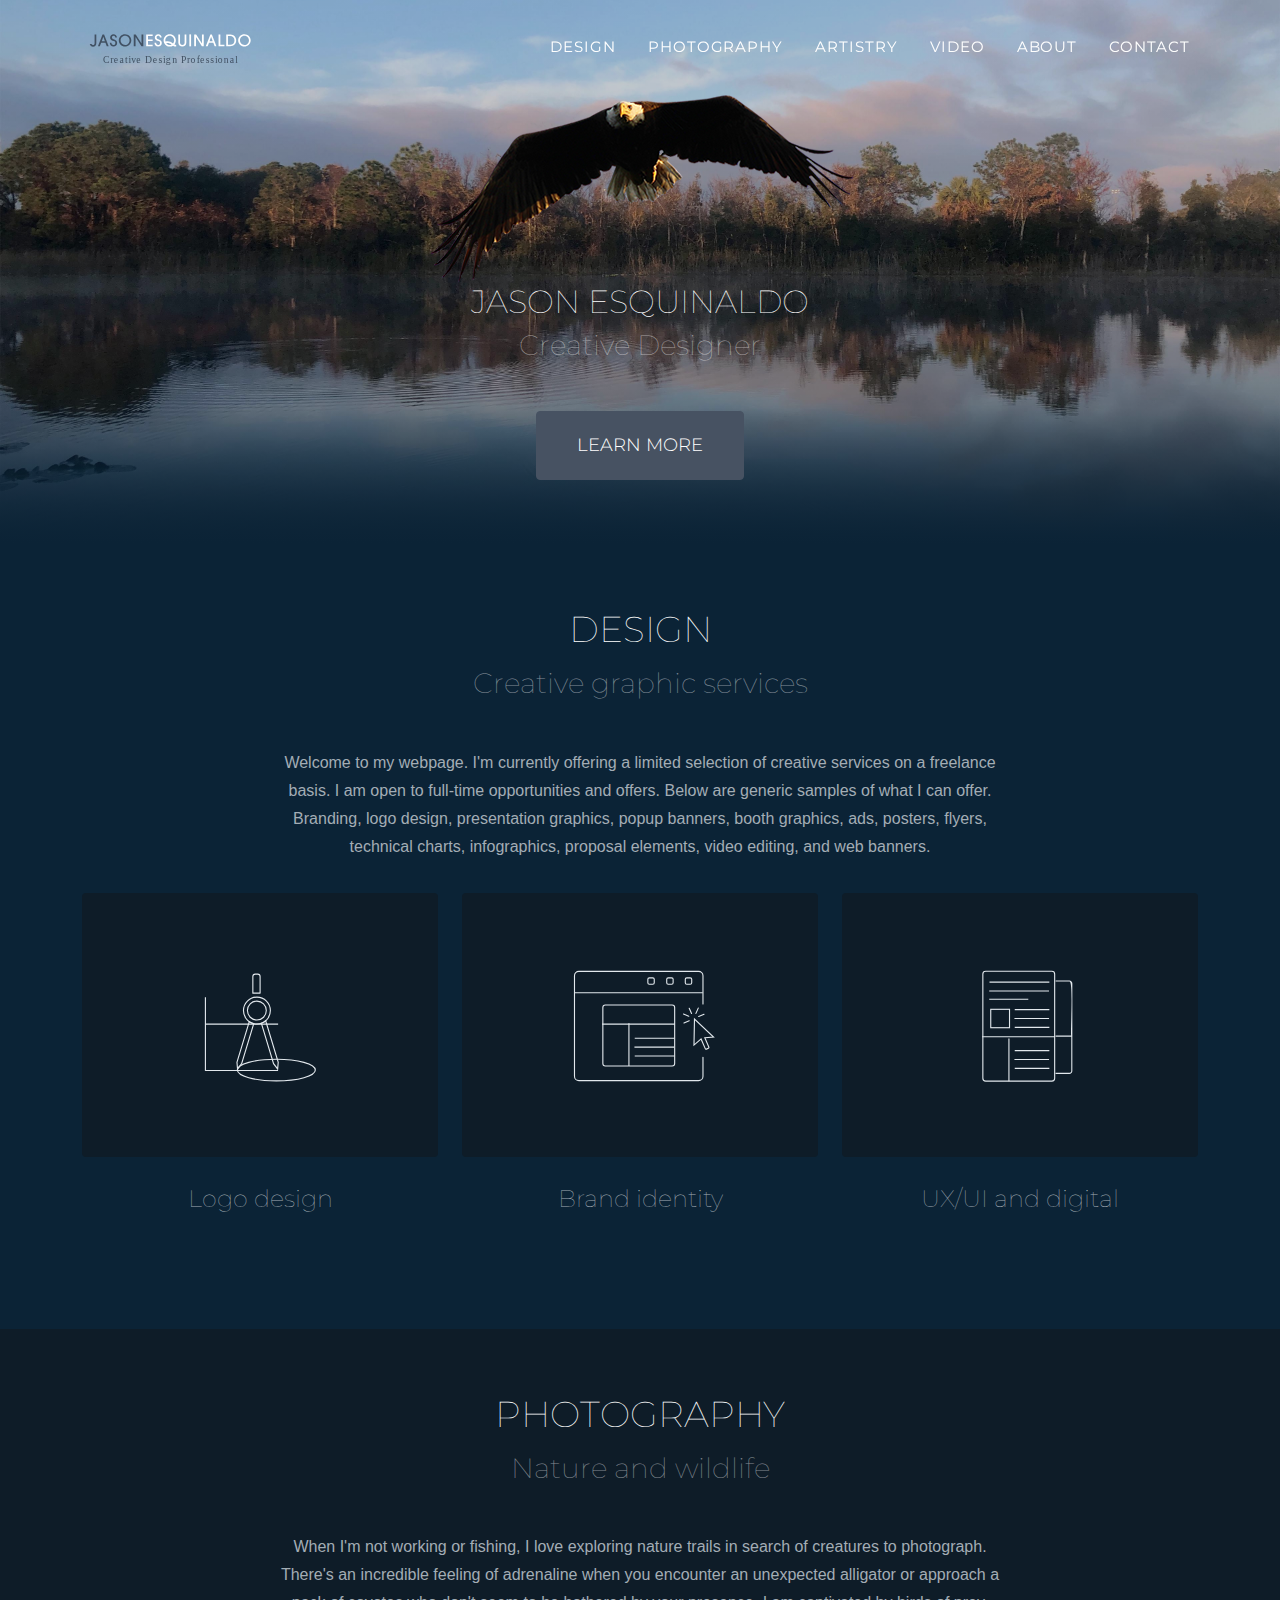
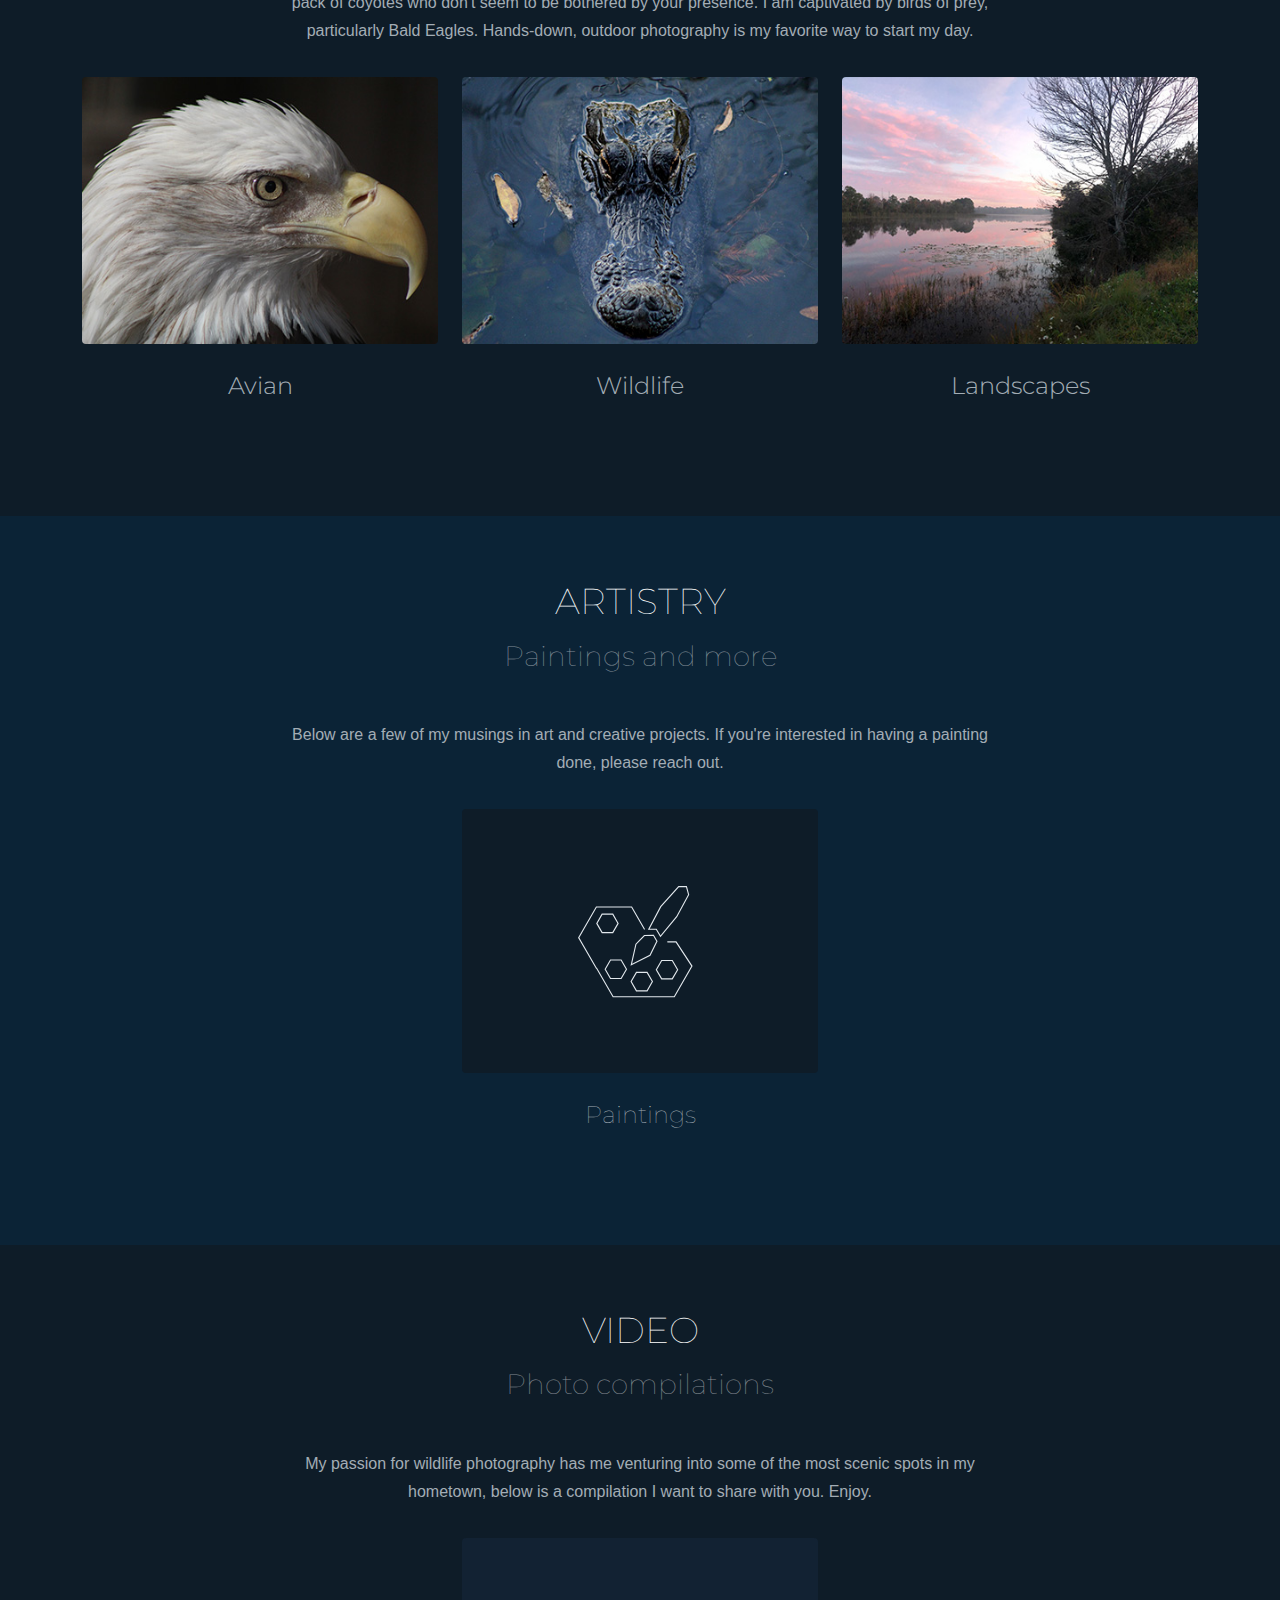
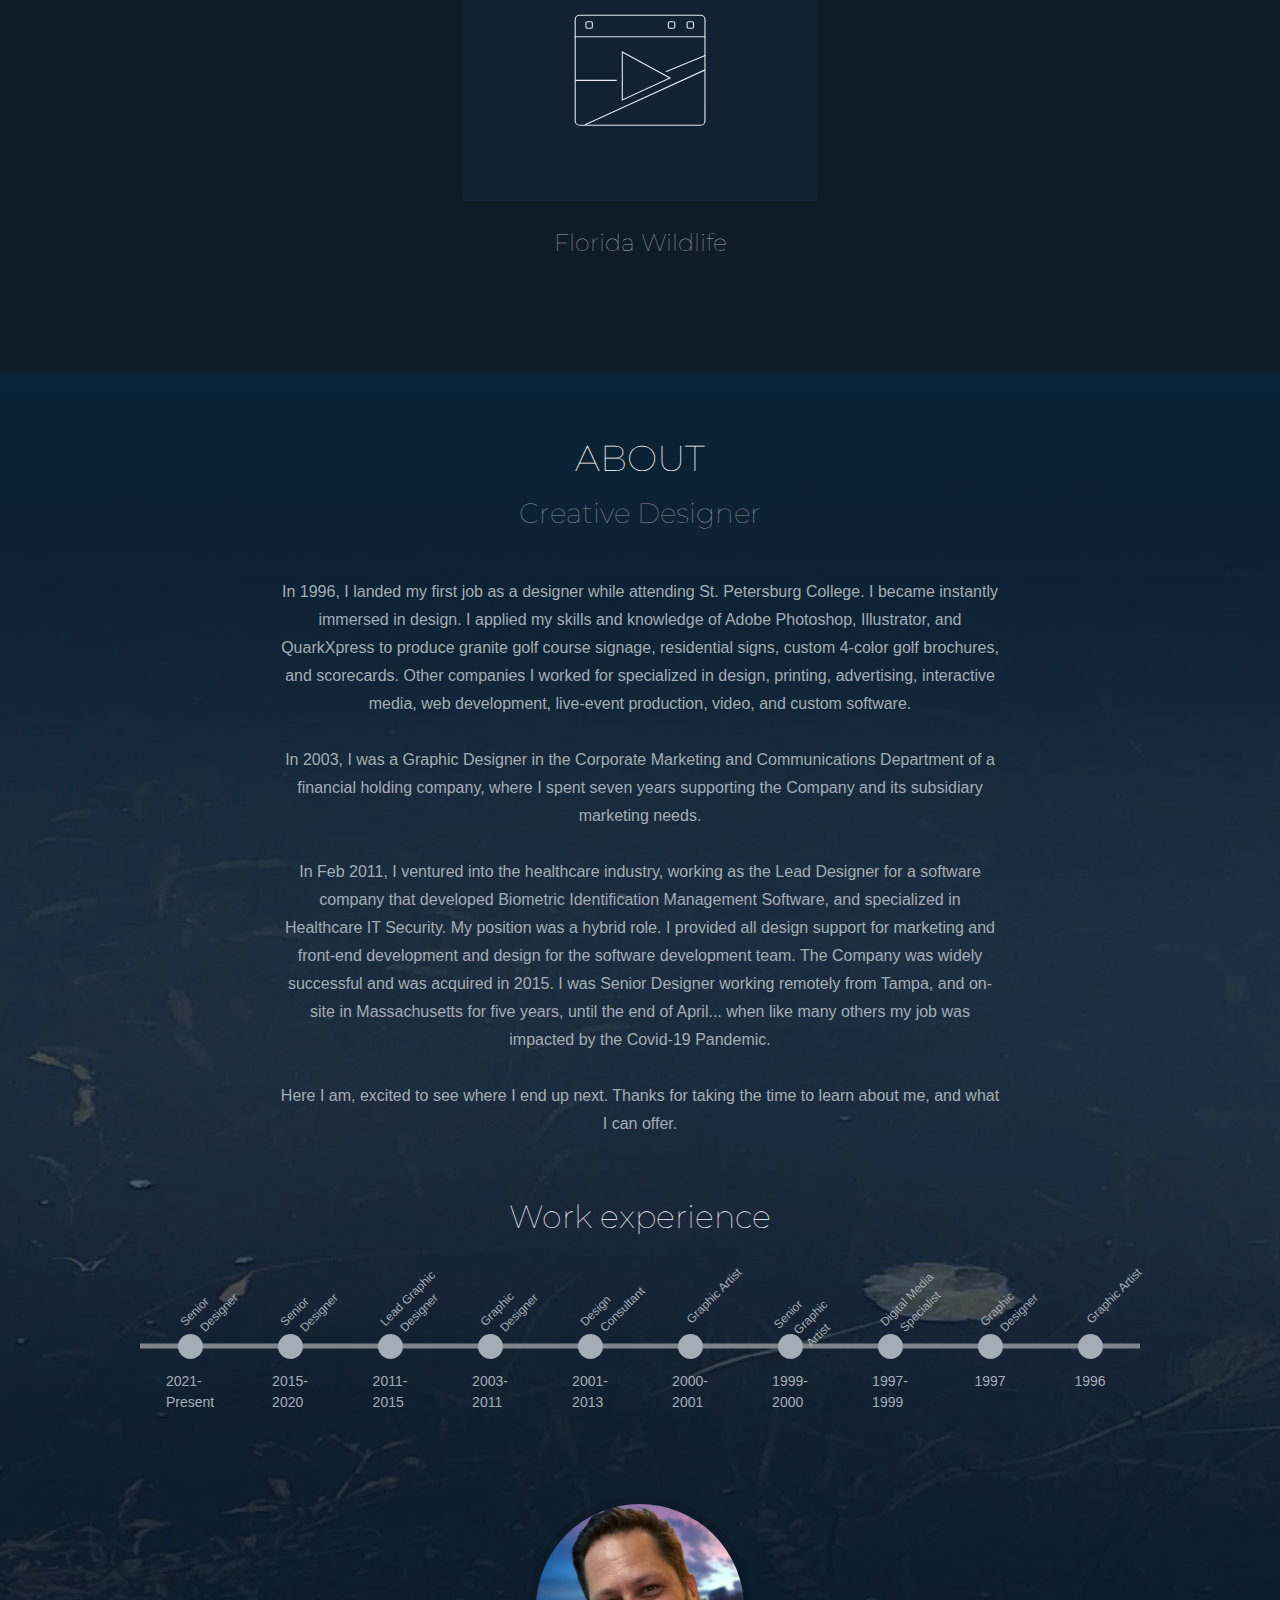
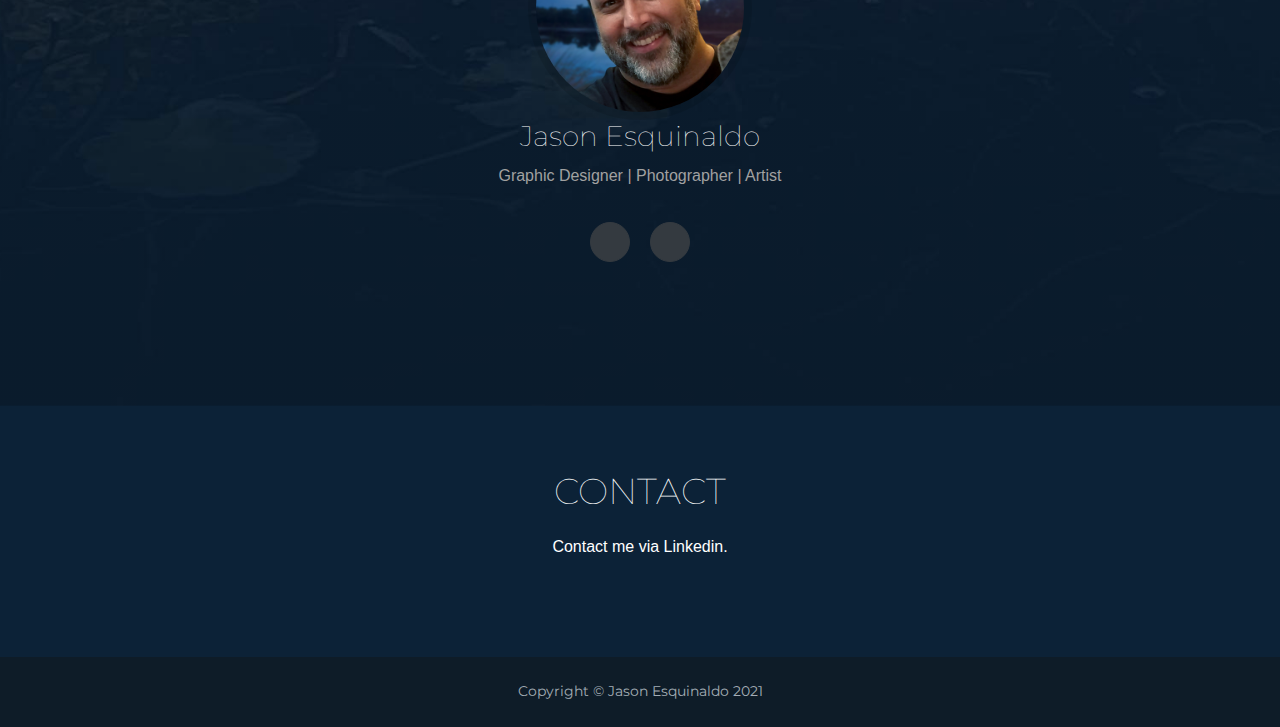
==== commit 969498c1: "update" ====
--- a/index.html
+++ b/index.html
@@ -73,7 +73,7 @@
                 <h3 class="text-white-50 mx-auto mt-2 mb-5">Creative graphic services</h3>
                 <div class="col-lg-8 mx-auto text-center">
                     <p class="large">
-                        Welcome to my webpage. I'm currently offering a limited selection of creative services on a freelance basis. Branding, logo design, presentation graphics, popup banners, booth graphics, ads, posters, flyers, technical charts, infographics, proposal elements, video editing, and web banners. I am open to full-time opportunities and offers. Below are generic samples of what I can offer.
+                        Welcome to my webpage. I'm currently offering a limited selection of creative services on a freelance basis. I am open to full-time opportunities and offers. Below are generic samples of what I can offer. Branding, logo design, presentation graphics, popup banners, booth graphics, ads, posters, flyers, technical charts, infographics, proposal elements, video editing, and web banners.
                     </p>
                 </div>
             </div>
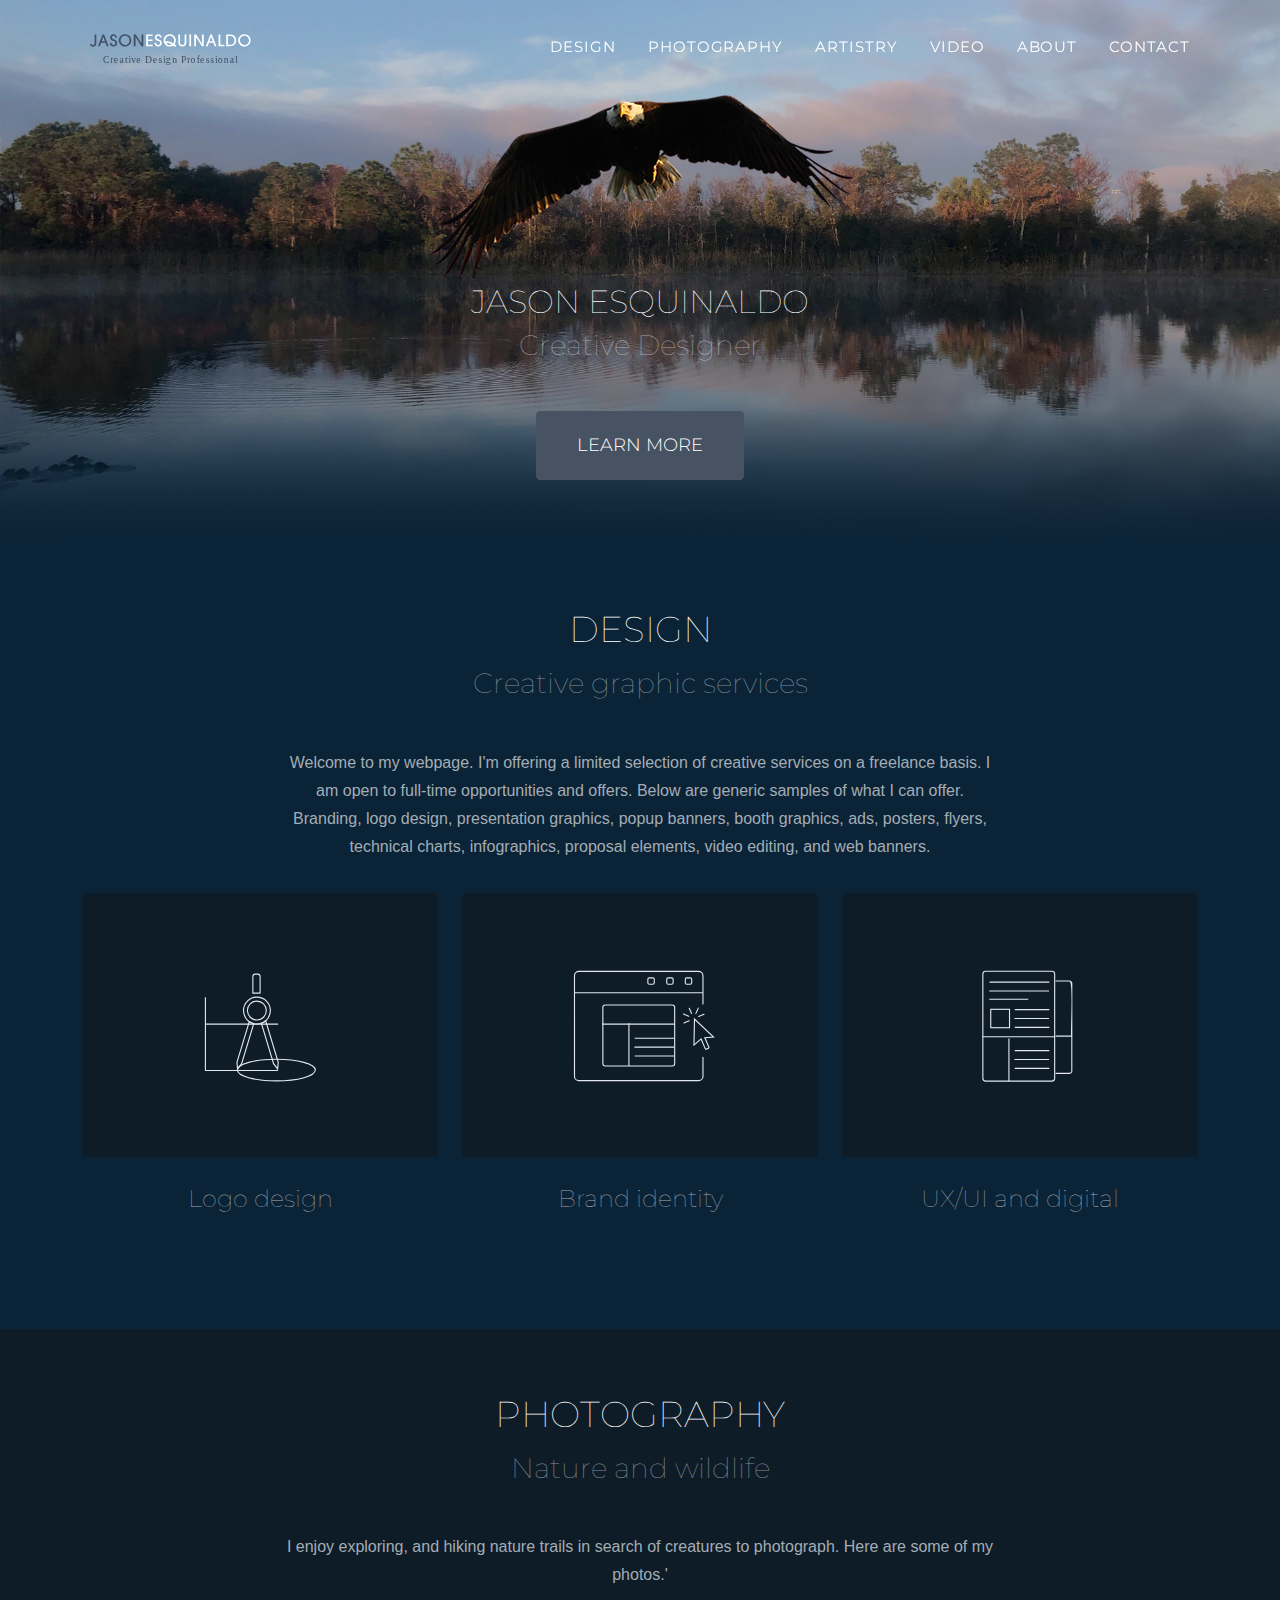
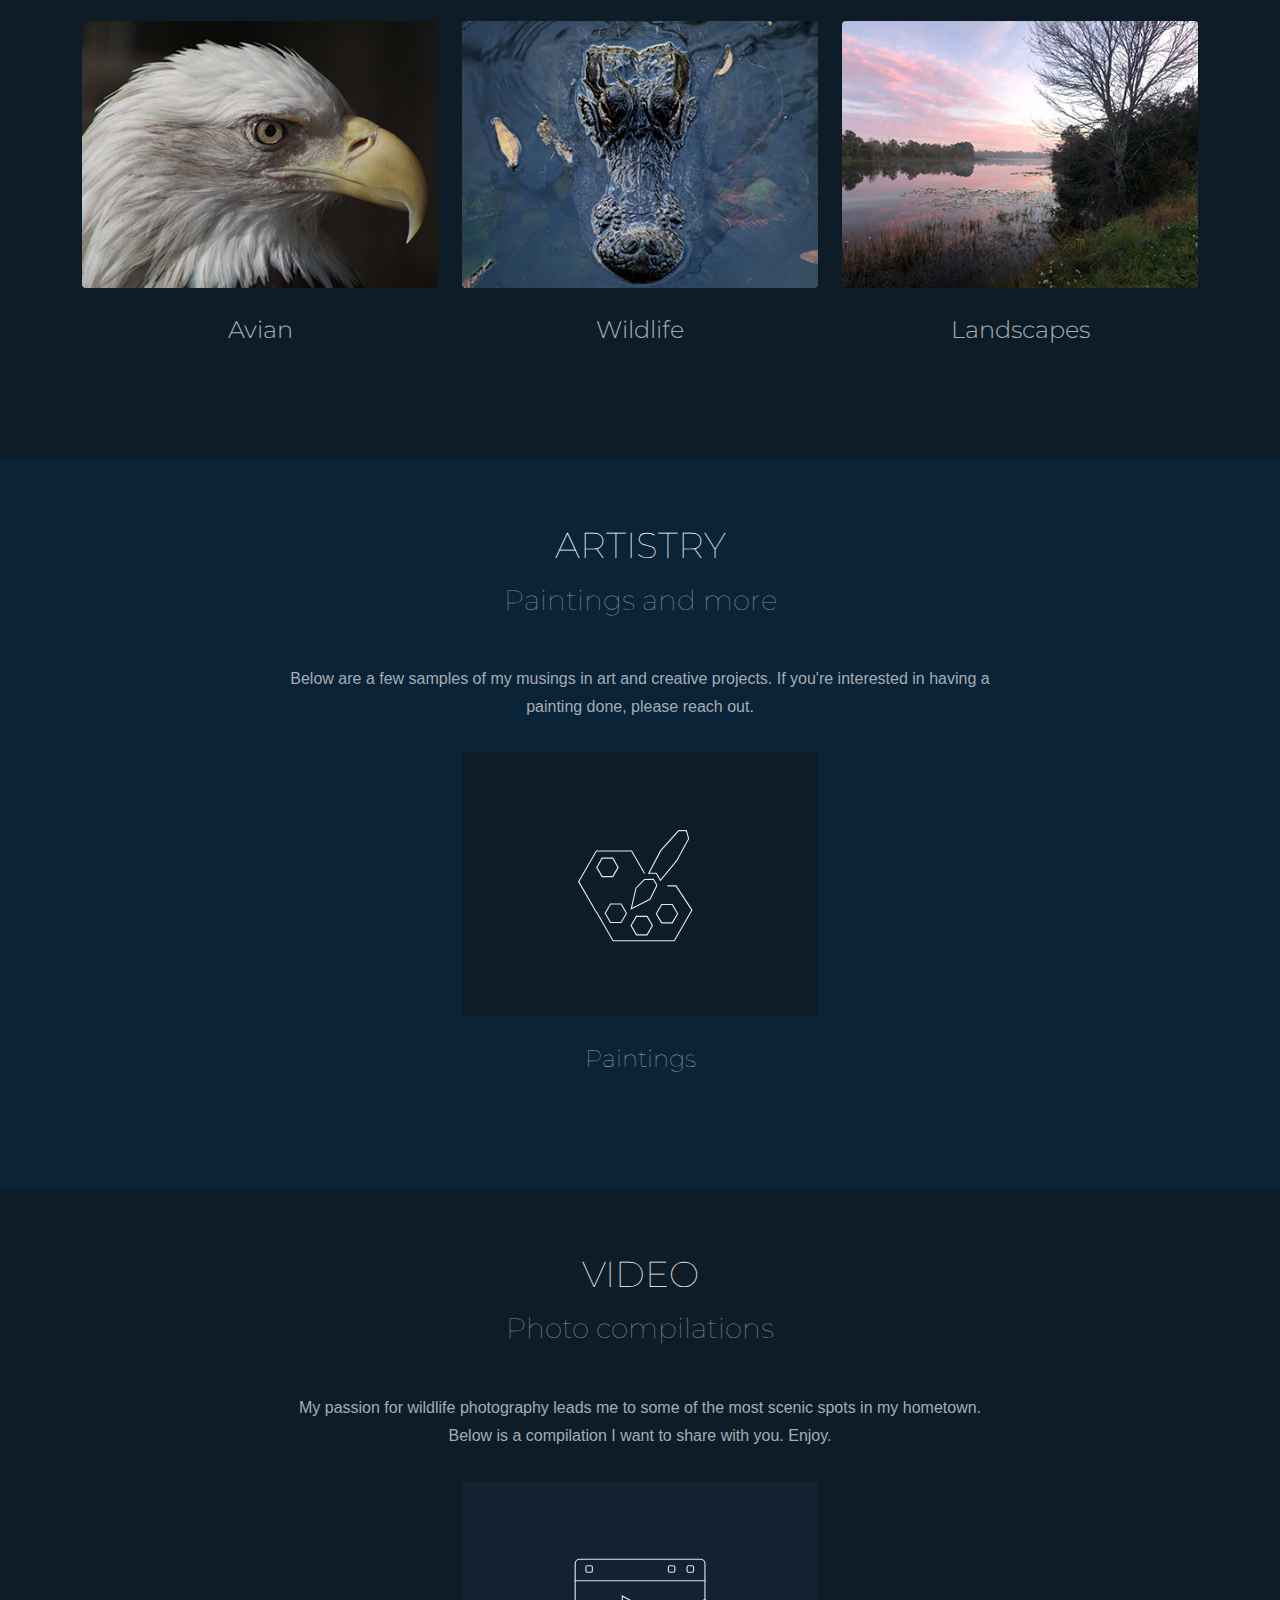
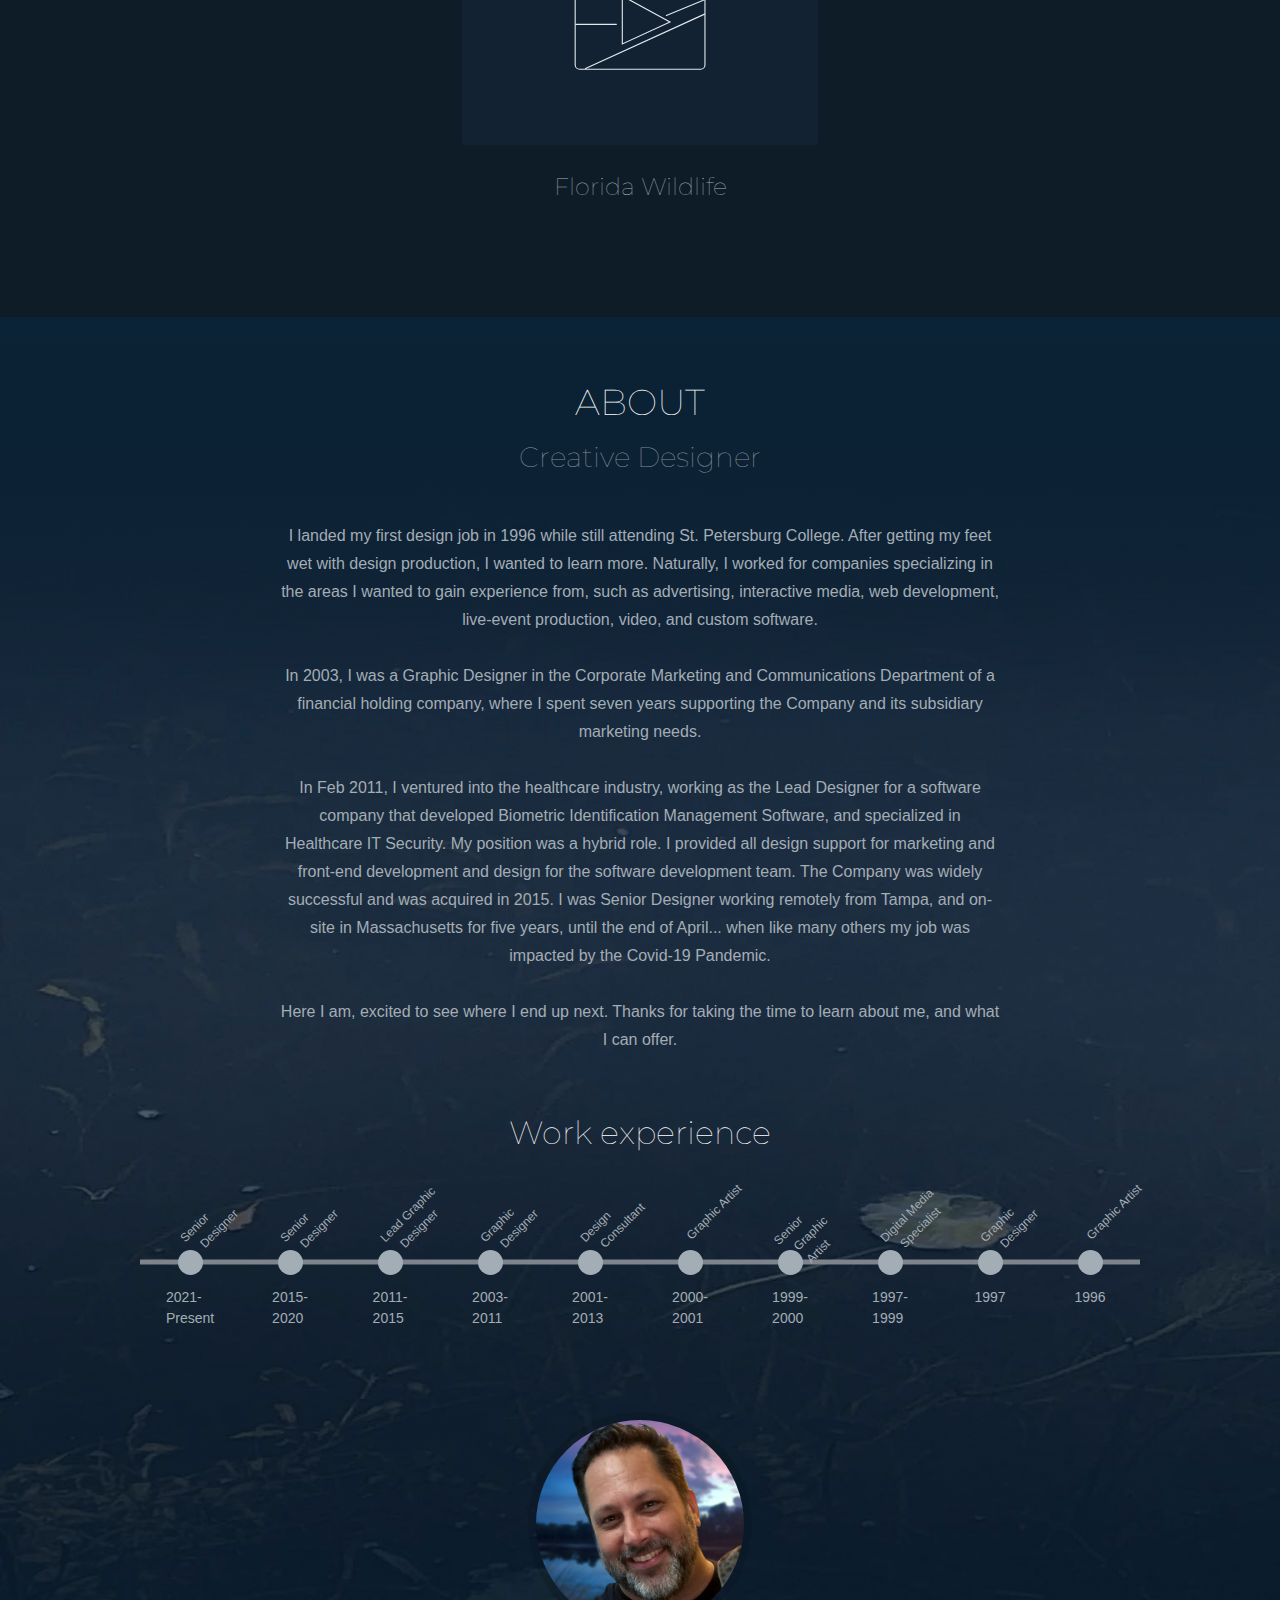
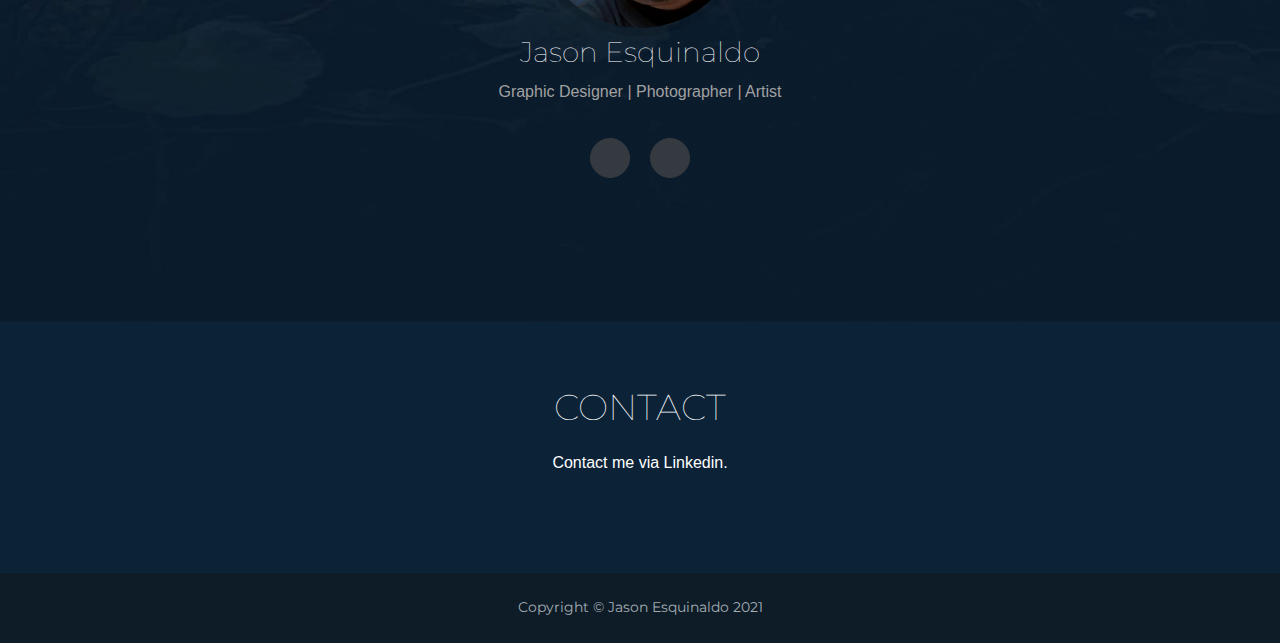
==== commit 7ccec78d: "Update" ====
--- a/index.html
+++ b/index.html
@@ -73,7 +73,7 @@
                 <h3 class="text-white-50 mx-auto mt-2 mb-5">Creative graphic services</h3>
                 <div class="col-lg-8 mx-auto text-center">
                     <p class="large">
-                        Welcome to my webpage. I'm currently offering a limited selection of creative services on a freelance basis. I am open to full-time opportunities and offers. Below are generic samples of what I can offer. Branding, logo design, presentation graphics, popup banners, booth graphics, ads, posters, flyers, technical charts, infographics, proposal elements, video editing, and web banners.
+                        Welcome to my webpage. I'm offering a limited selection of creative services on a freelance basis. I am open to full-time opportunities and offers. Below are generic samples of what I can offer. Branding, logo design, presentation graphics, popup banners, booth graphics, ads, posters, flyers, technical charts, infographics, proposal elements, video editing, and web banners.
                     </p>
                 </div>
             </div>
@@ -132,7 +132,7 @@
                 <h3 class="text-white-50 mx-auto mt-2 mb-5">Nature and wildlife</h3>
                 <div class="col-lg-8 mx-auto text-center">
                     <p class="large">
-                        When I'm not working or fishing, I love exploring nature trails in search of creatures to photograph. There's an incredible feeling of adrenaline when you encounter an unexpected alligator or approach a pack of coyotes who don't seem to be bothered by your presence. I am captivated by birds of prey, particularly Bald Eagles. Hands-down, outdoor photography is my favorite way to start my day.
+                        I enjoy exploring, and hiking nature trails in search of creatures to photograph. Here are some of my photos.'
                     </p>
                 </div>
             </div>
@@ -190,7 +190,7 @@
                 <h3 class="text-white-50 mx-auto mt-2 mb-5">Paintings and more</h3>
                 <div class="col-lg-8 mx-auto text-center">
                     <p class="large">
-                        Below are a few of my musings in art and creative projects. If you're interested in having a painting done, please reach out.
+                        Below are a few samples of my musings in art and creative projects. If you're interested in having a painting done, please reach out.
                     </p>
                 </div>
             </div>
@@ -241,7 +241,7 @@
                 <h3 class="text-white-50 mx-auto mt-2 mb-5">Photo compilations</h3>
                 <div class="col-lg-8 mx-auto text-center">
                     <p class="large">
-                        My passion for wildlife photography has me venturing into some of the most scenic spots in my hometown, below is a compilation I want to share with you. Enjoy.
+                        My passion for wildlife photography leads me to some of the most scenic spots in my hometown. Below is a compilation I want to share with you. Enjoy.
                     </p>
                 </div>
             </div>
@@ -279,7 +279,9 @@
                         Experienced graphic design professional, motivated with an entrepreneurial mindset, hard-working father of three, strong work ethic, and proven ability to deliver compelling results.
                     </p> -->
                     <p class="large">
-                        In 1996, I landed my first job as a designer while attending St. Petersburg College. I became instantly immersed in design. I applied my skills and knowledge of Adobe Photoshop, Illustrator, and QuarkXpress to produce granite golf course signage, residential signs, custom 4-color golf brochures, and scorecards. Other companies I worked for specialized in design, printing, advertising, interactive media, web development, live-event production, video, and custom software. <br /><br />In 2003, I was a Graphic Designer in the Corporate Marketing and Communications Department of a financial holding company, where I spent seven years supporting the Company and its subsidiary marketing needs.
+                        I landed my first design job in 1996 while still attending St. Petersburg College. After getting my feet wet with design production, I wanted to learn more. Naturally, I worked for companies specializing in the areas I wanted to gain experience from, such as advertising, interactive media, web development, live-event production, video, and custom software.
+                        <br /><br />
+                        In 2003, I was a Graphic Designer in the Corporate Marketing and Communications Department of a financial holding company, where I spent seven years supporting the Company and its subsidiary marketing needs.
                         <br /><br />
                         In Feb 2011, I ventured into the healthcare industry, working as the Lead Designer for a software company that developed Biometric Identification Management Software, and specialized in Healthcare IT Security. My position was a hybrid role. I provided all design support for marketing and front-end development and design for the software development team. The Company was widely successful and was acquired in 2015. I was Senior Designer working remotely from Tampa, and on-site in Massachusetts for five years, until the end of April... when like many others my job was impacted by the Covid-19 Pandemic.
                         <br /><br />
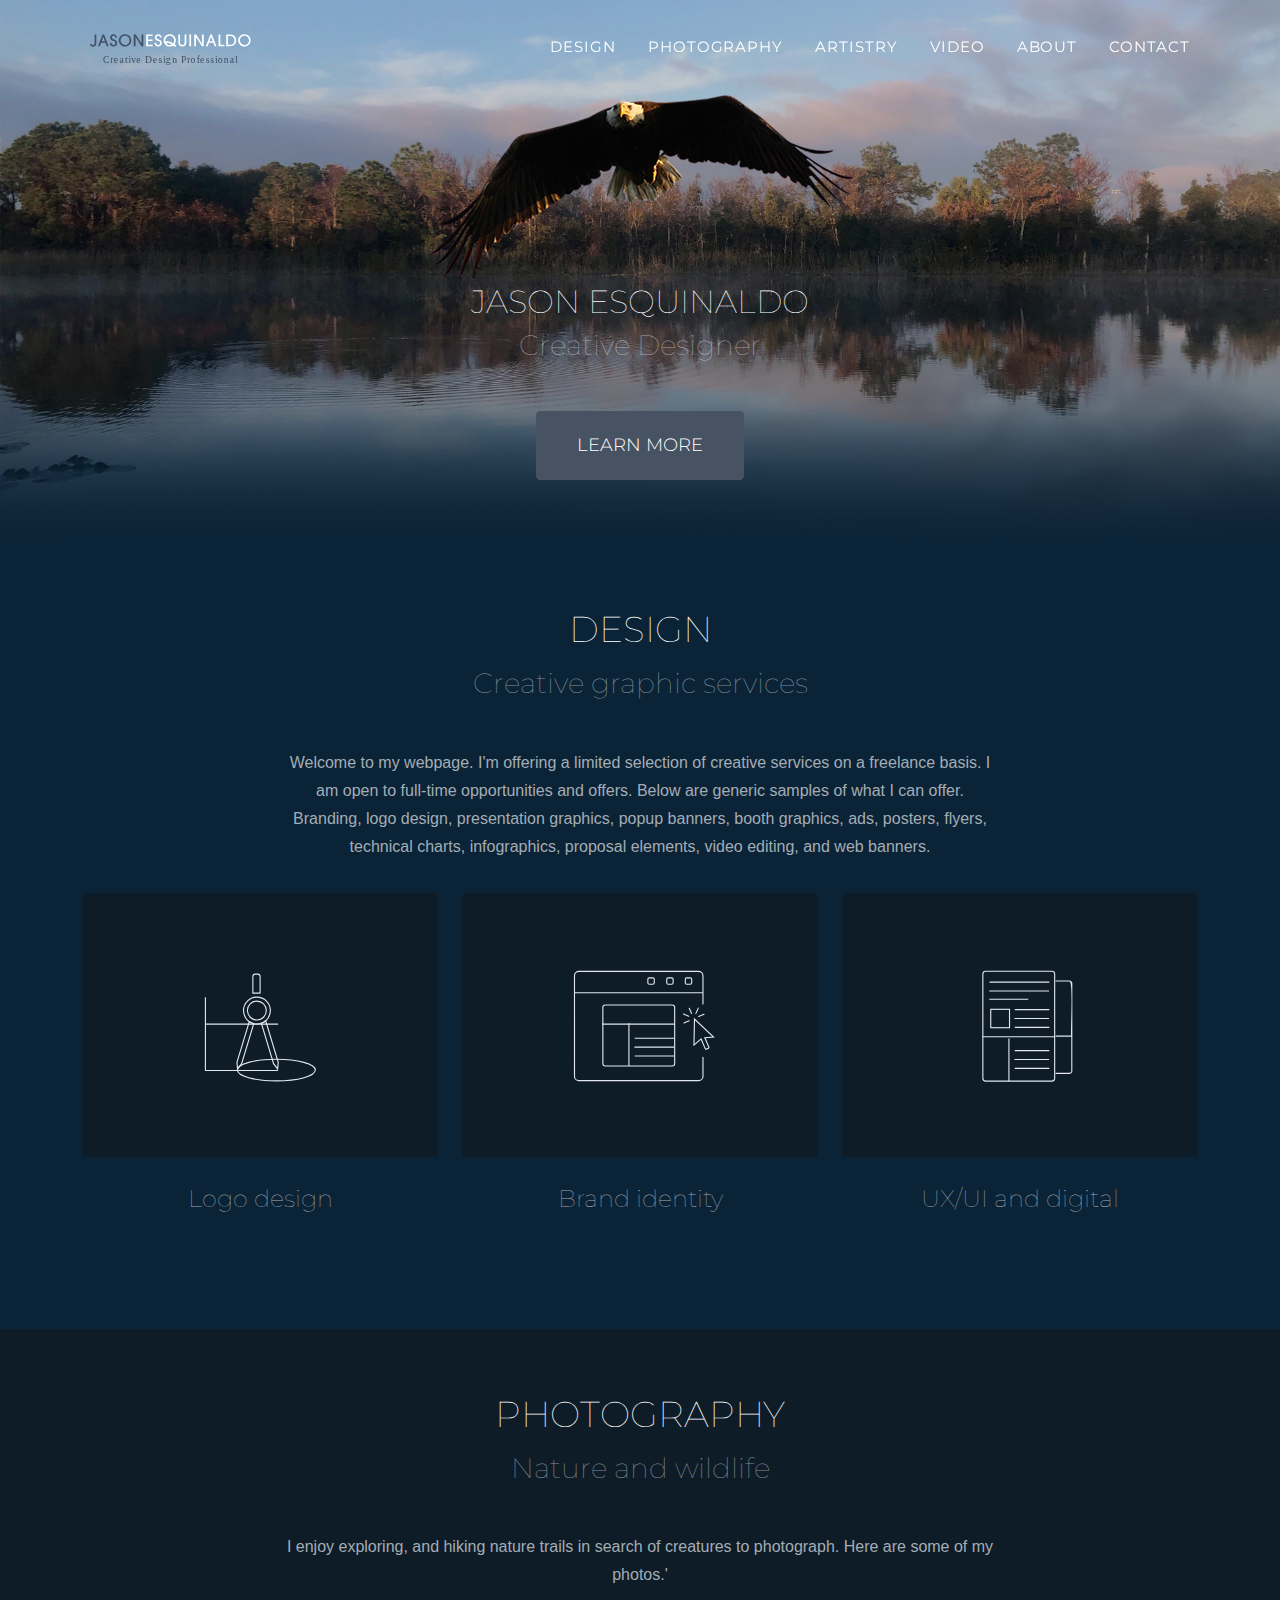
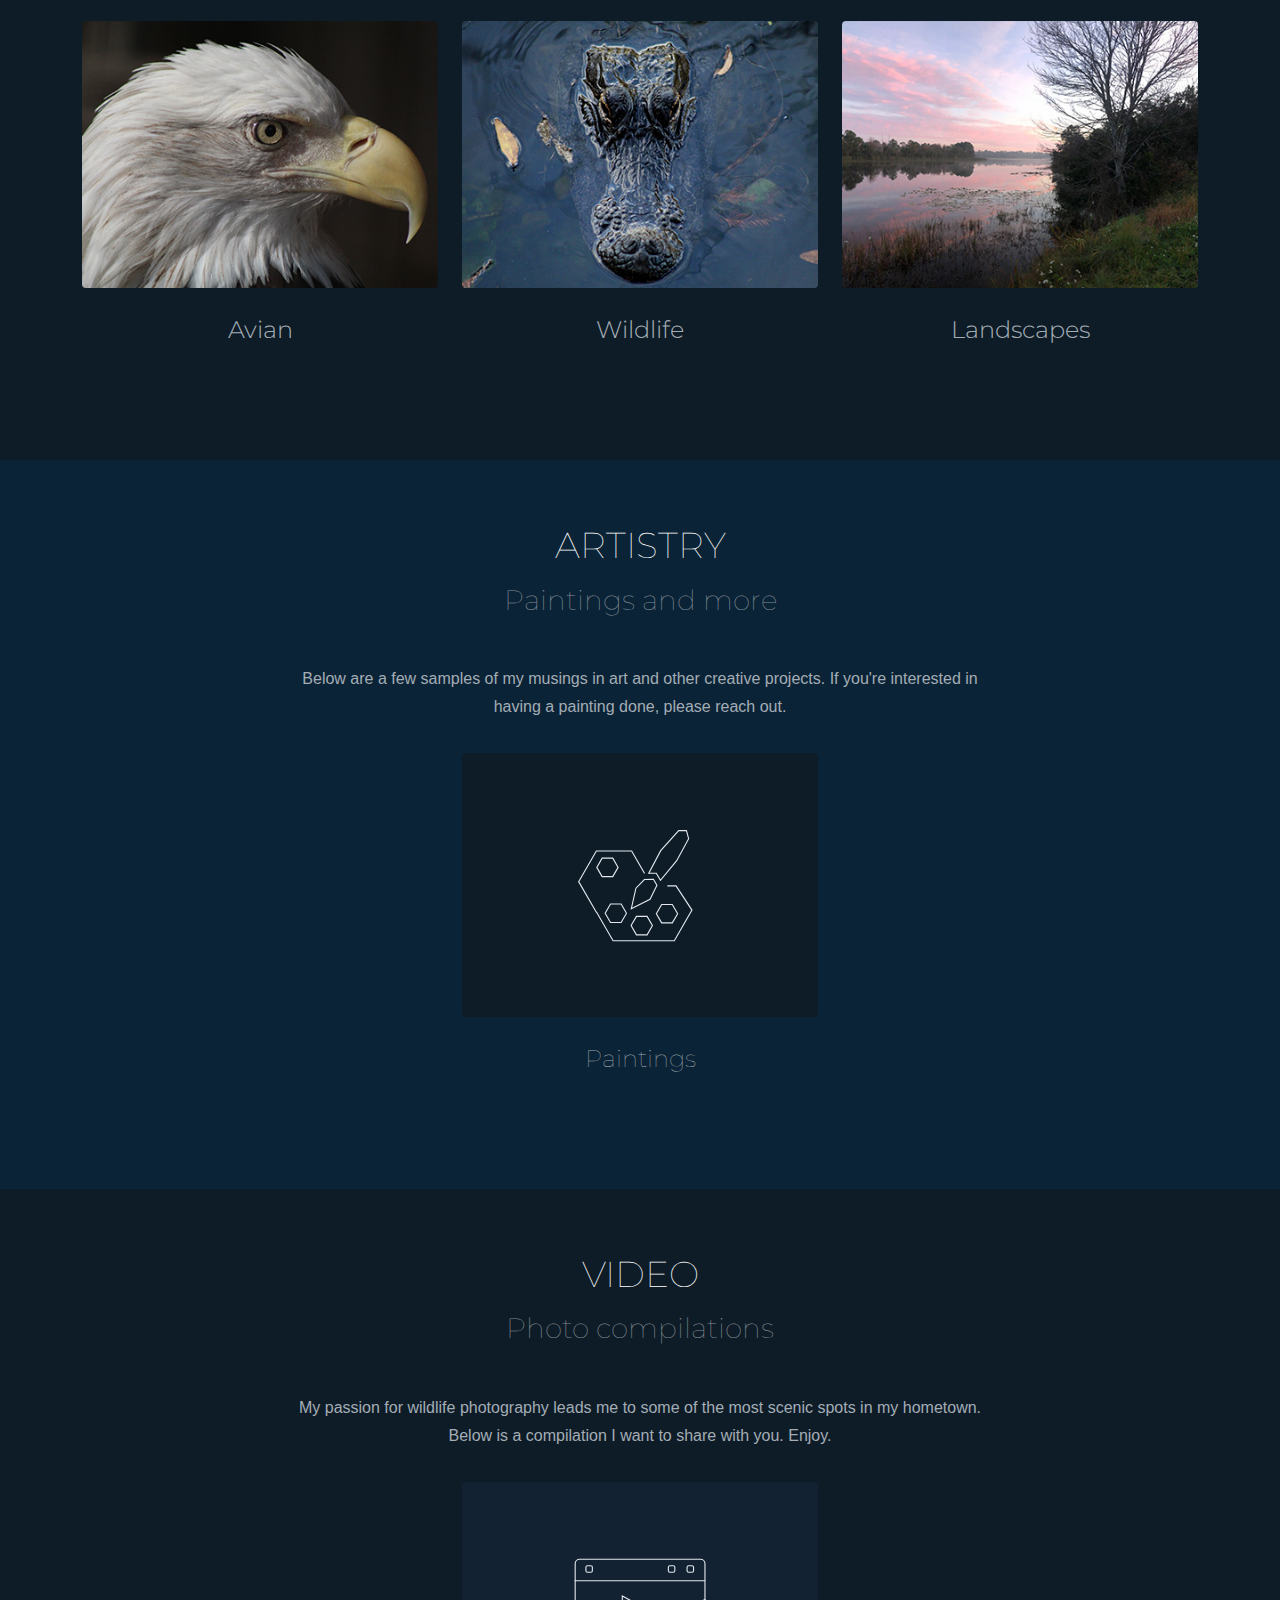
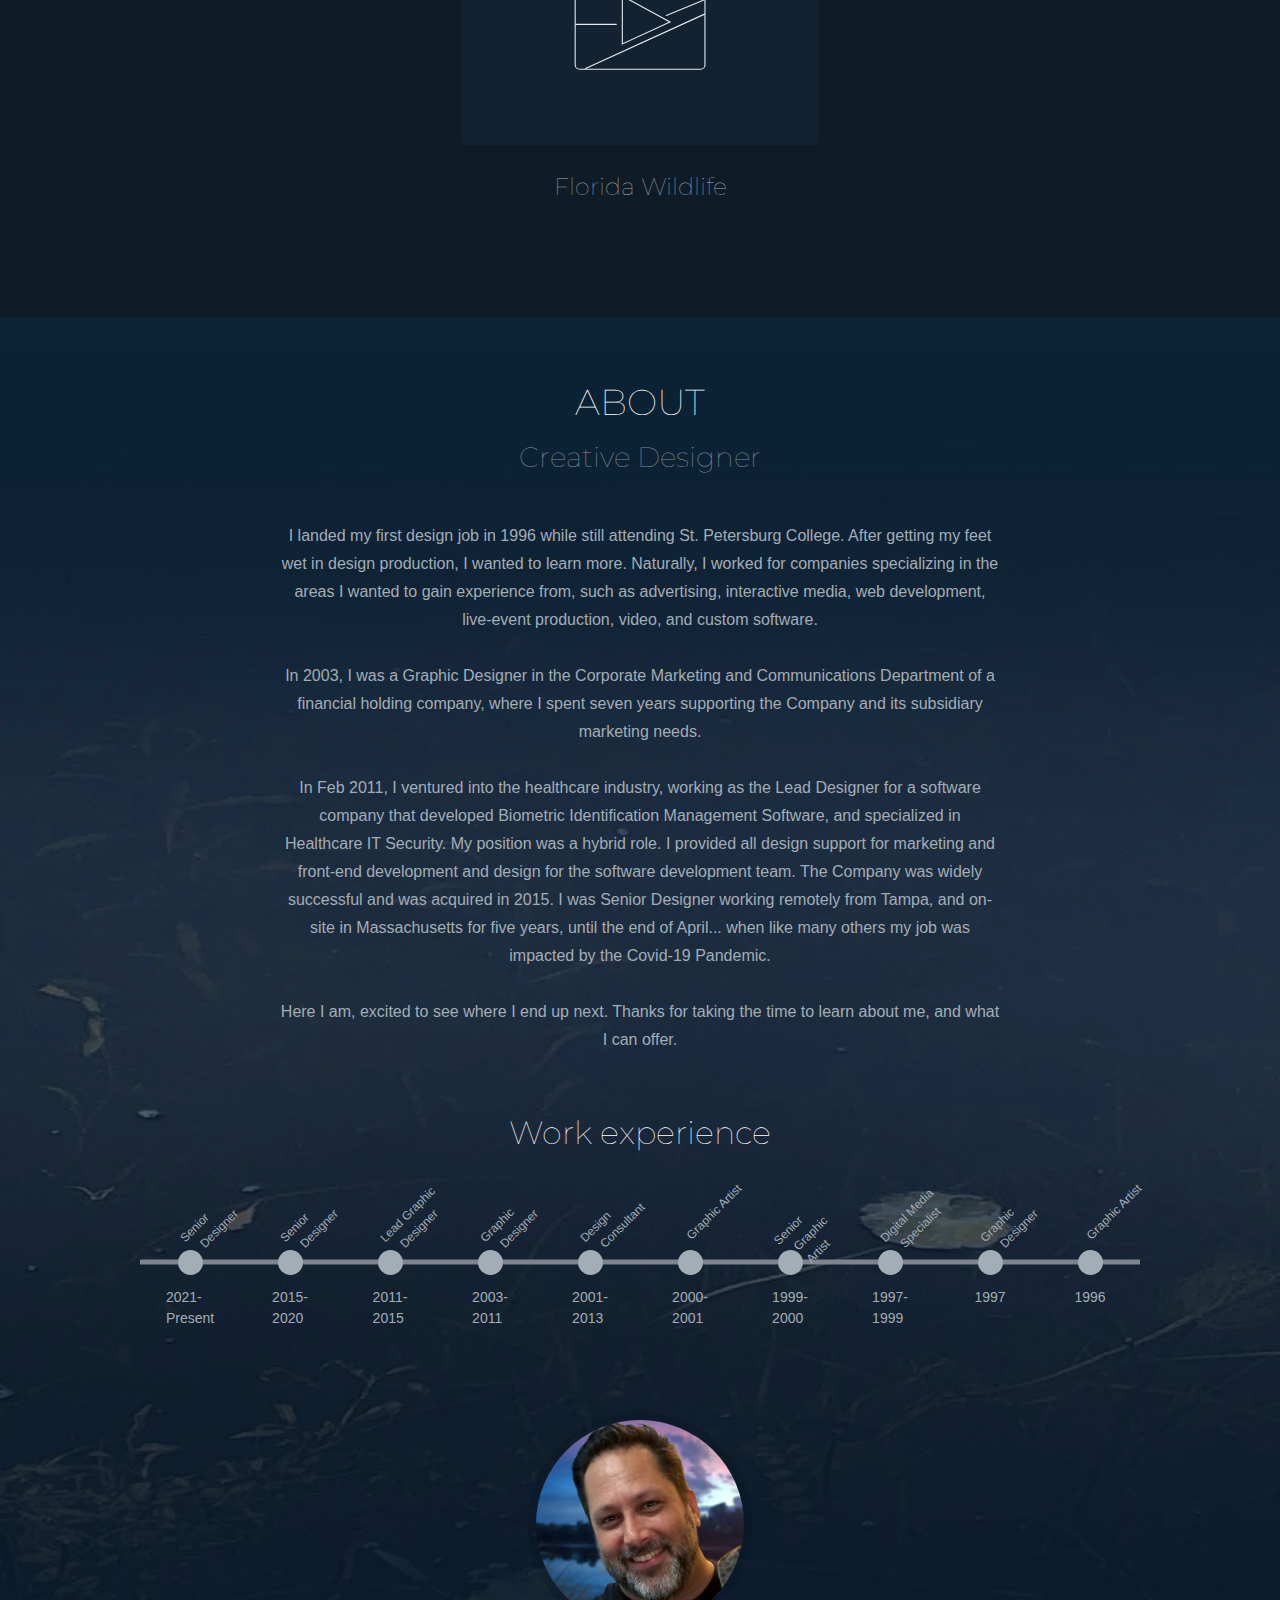
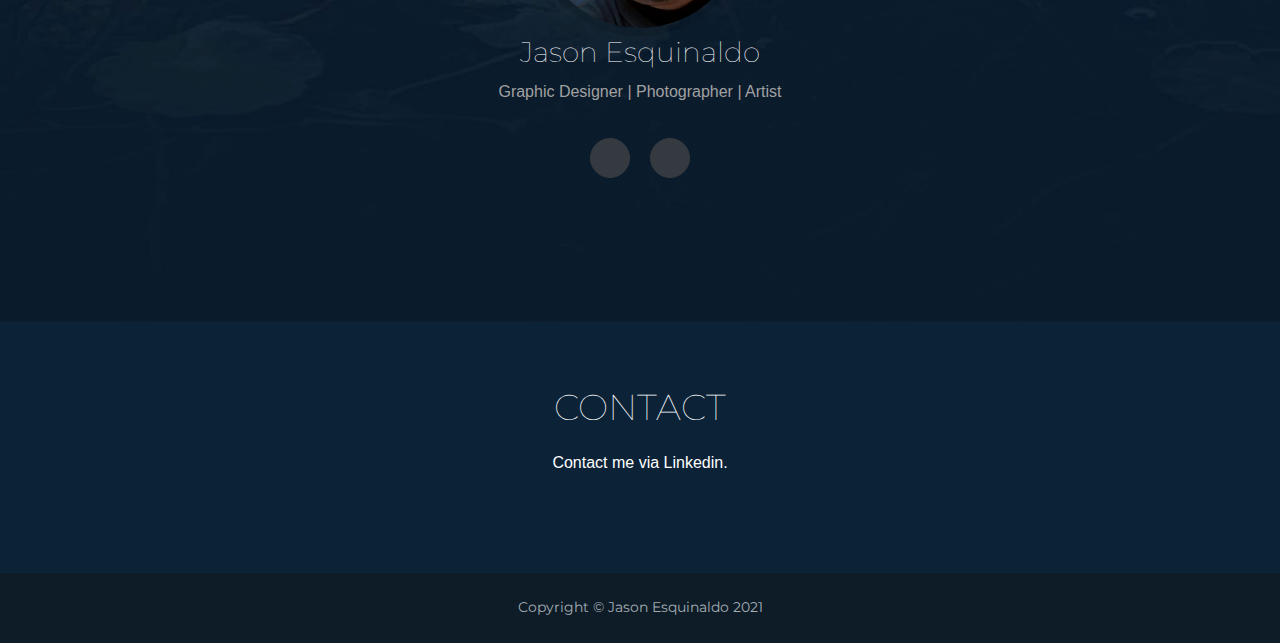
==== commit 6e35660b: "Update" ====
--- a/index.html
+++ b/index.html
@@ -190,7 +190,7 @@
                 <h3 class="text-white-50 mx-auto mt-2 mb-5">Paintings and more</h3>
                 <div class="col-lg-8 mx-auto text-center">
                     <p class="large">
-                        Below are a few samples of my musings in art and creative projects. If you're interested in having a painting done, please reach out.
+                        Below are a few samples of my musings in art and other creative projects. If you're interested in having a painting done, please reach out.
                     </p>
                 </div>
             </div>
@@ -279,7 +279,7 @@
                         Experienced graphic design professional, motivated with an entrepreneurial mindset, hard-working father of three, strong work ethic, and proven ability to deliver compelling results.
                     </p> -->
                     <p class="large">
-                        I landed my first design job in 1996 while still attending St. Petersburg College. After getting my feet wet with design production, I wanted to learn more. Naturally, I worked for companies specializing in the areas I wanted to gain experience from, such as advertising, interactive media, web development, live-event production, video, and custom software.
+                        I landed my first design job in 1996 while still attending St. Petersburg College. After getting my feet wet in design production, I wanted to learn more. Naturally, I worked for companies specializing in the areas I wanted to gain experience from, such as advertising, interactive media, web development, live-event production, video, and custom software.
                         <br /><br />
                         In 2003, I was a Graphic Designer in the Corporate Marketing and Communications Department of a financial holding company, where I spent seven years supporting the Company and its subsidiary marketing needs.
                         <br /><br />
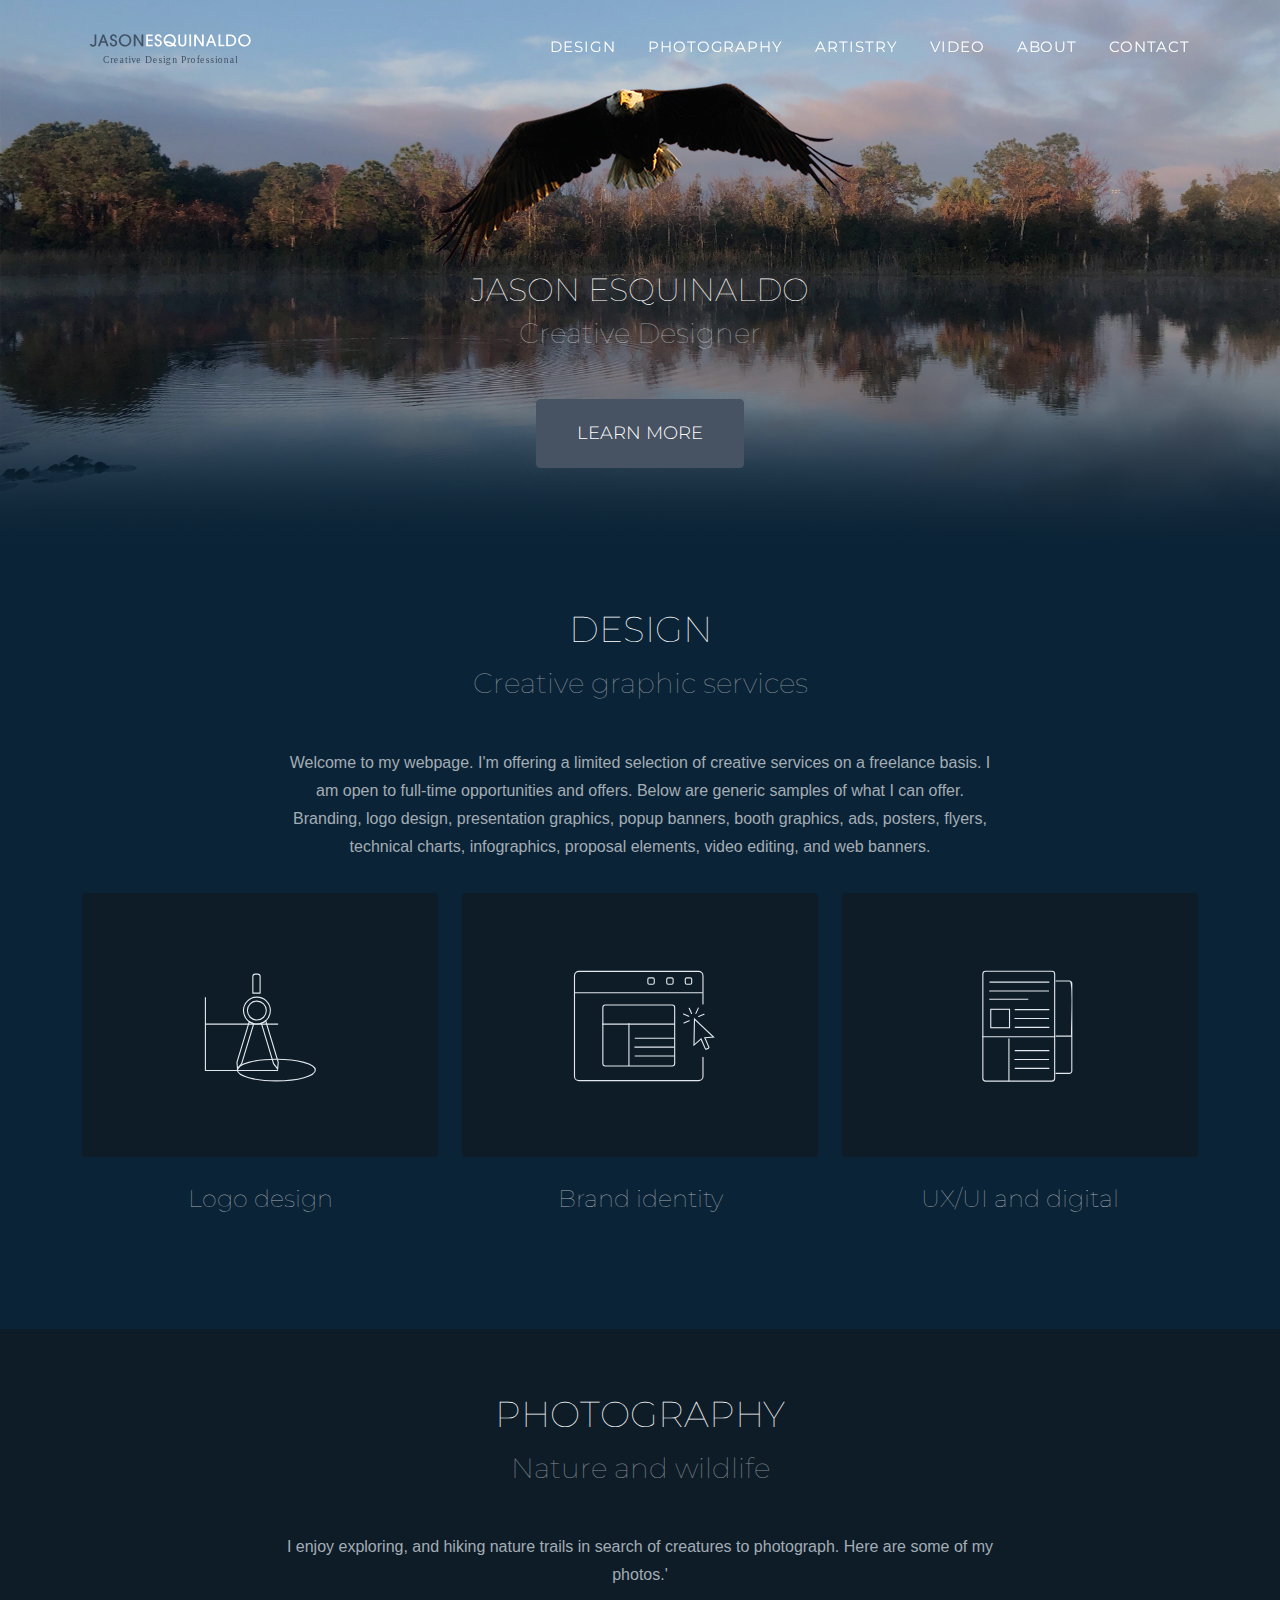
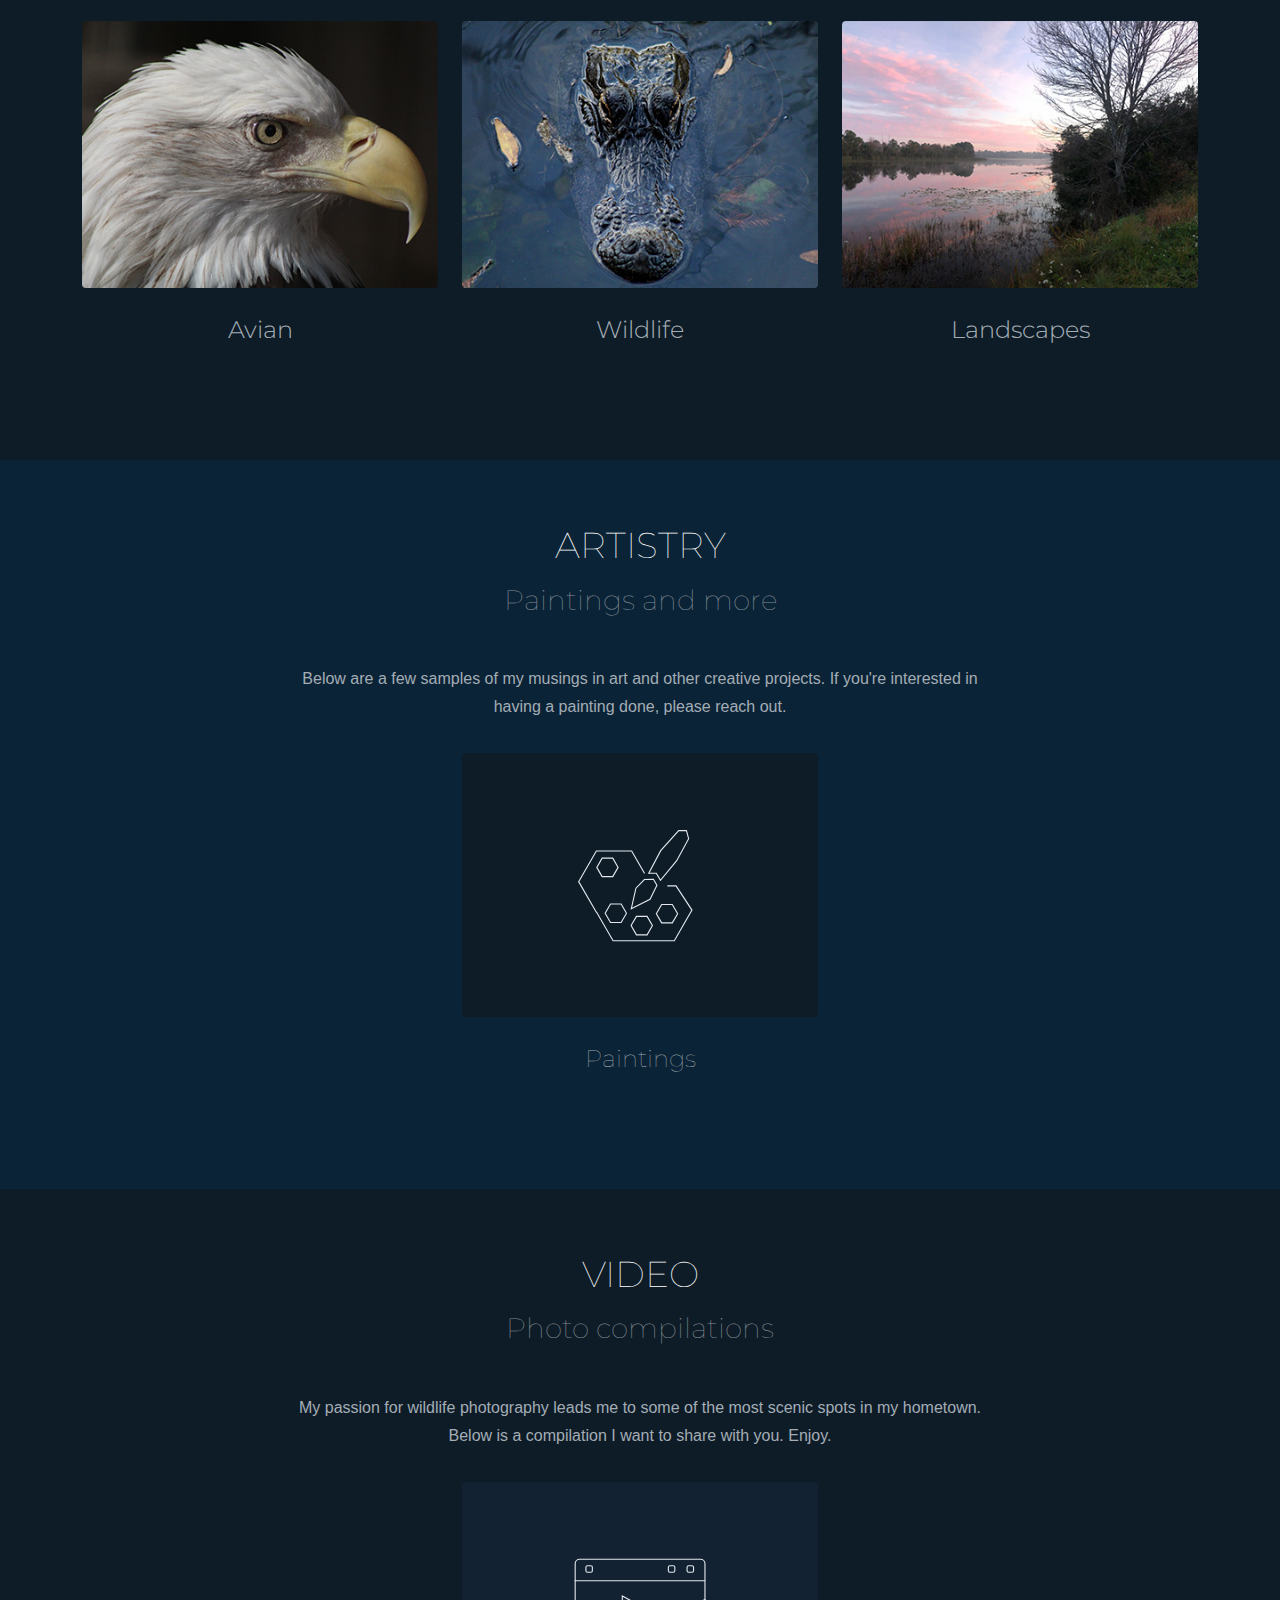
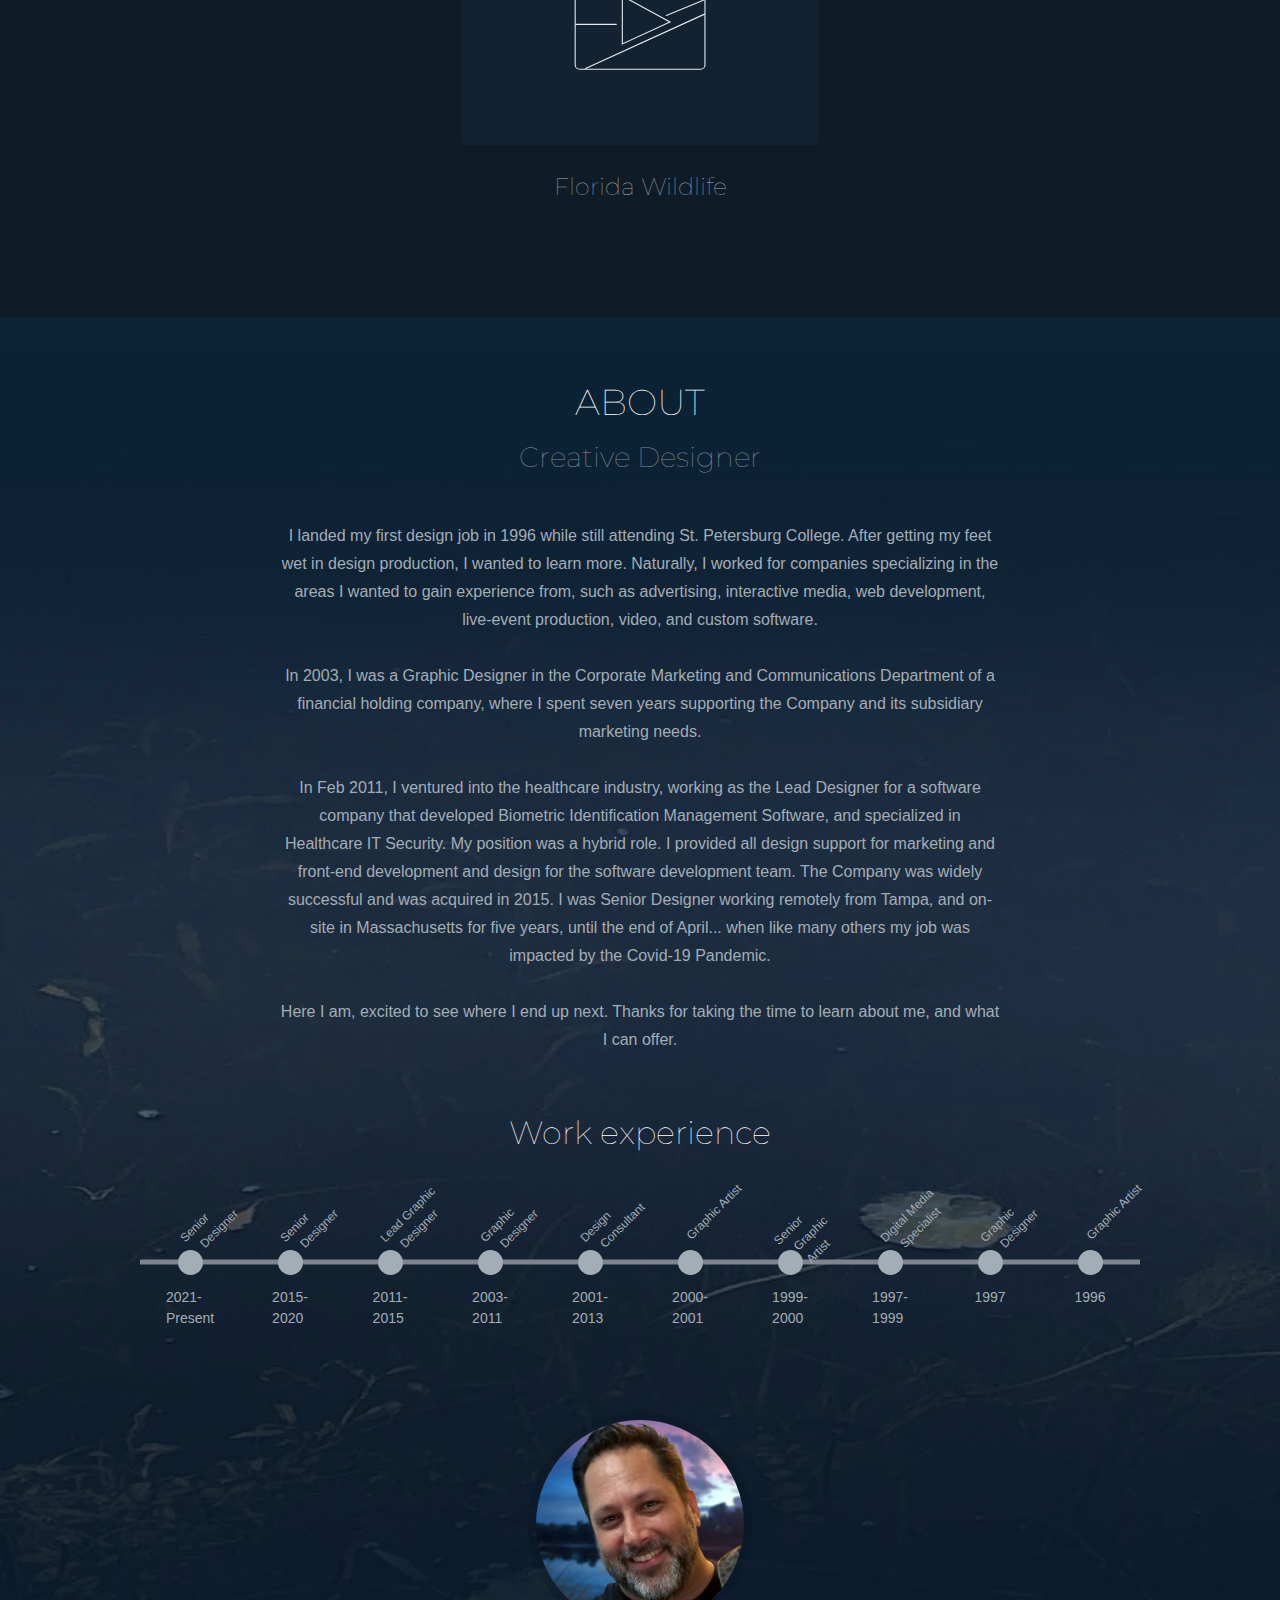
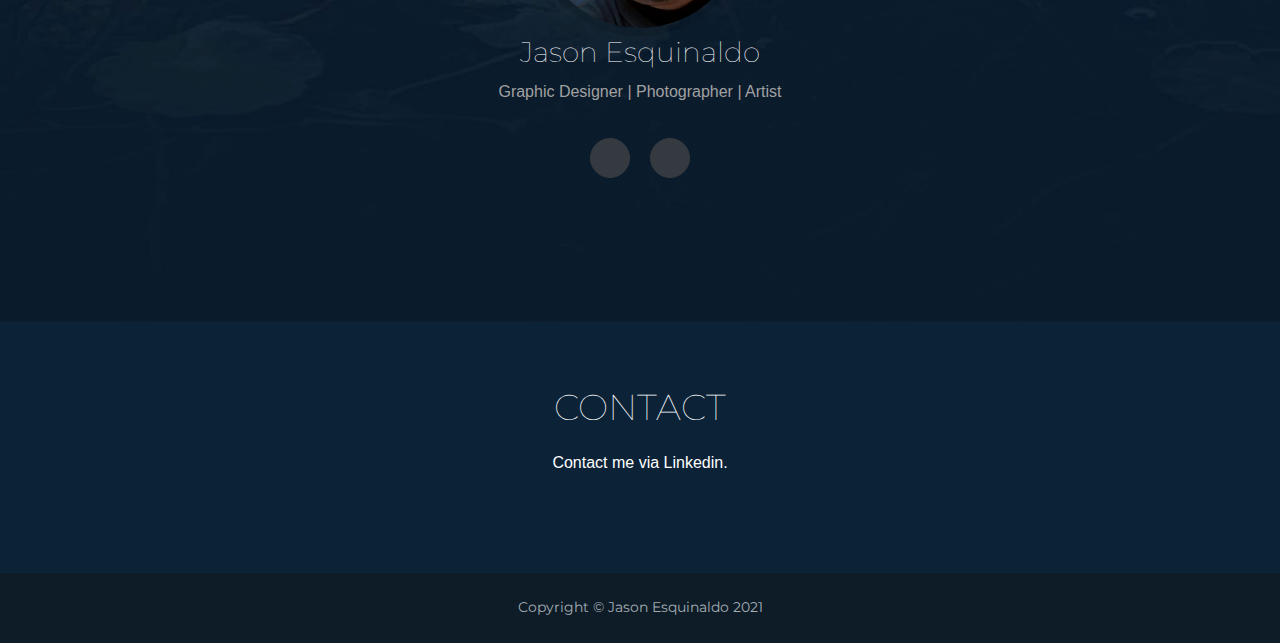
==== commit 00ec45ab: "Update" ====
--- a/index.html
+++ b/index.html
@@ -61,6 +61,7 @@
                 <a class="btn btn-primary btn-xl text-uppercase js-scroll-trigger" href="#design">LEARN MORE</a>
                 <br />
                 <br />
+                <br />
             </div>
         </div>
     </header>
@@ -546,7 +547,7 @@
                             <div class="modal-body">
                                 <!-- Project Details -->
                                 <h2 style="color: #fff;" class="text-uppercase">Logo Design and Animation</h2>
-                                <p style="color: #fff;">Generic logo designs created for portfolio</p>
+                                <p style="color: #fff;">Generic logo designs created for portfolio purpose</p>
                                 <img class="img-fluid d-block mx-auto rounded" src="assets/img/design/Generic-Logos-wht.svg" alt="" />
                                 <p></p>
                                 <img class="img-fluid d-block mx-auto rounded" src="assets/img/design/Generic-Logos-blk.svg" alt="" />
@@ -577,7 +578,7 @@
                             <div class="modal-body">
                                 <!-- Project details -->
                                 <h2 style="color: #fff;" class="text-uppercase">Design Samples</h2>
-                                <p style="color: #fff;">Generic branding identity created for portfolio</p>
+                                <p style="color: #fff;">Generic branding identity created for portfolio purpose</p>
                                 <img class="img-fluid d-block mx-auto rounded" src="assets/img/design/Design-Sample-1.jpg" alt="" />
                                 <p></p>
                                 <img class="img-fluid d-block mx-auto rounded" src="assets/img/design/Design-Sample-2.jpg" alt="" />
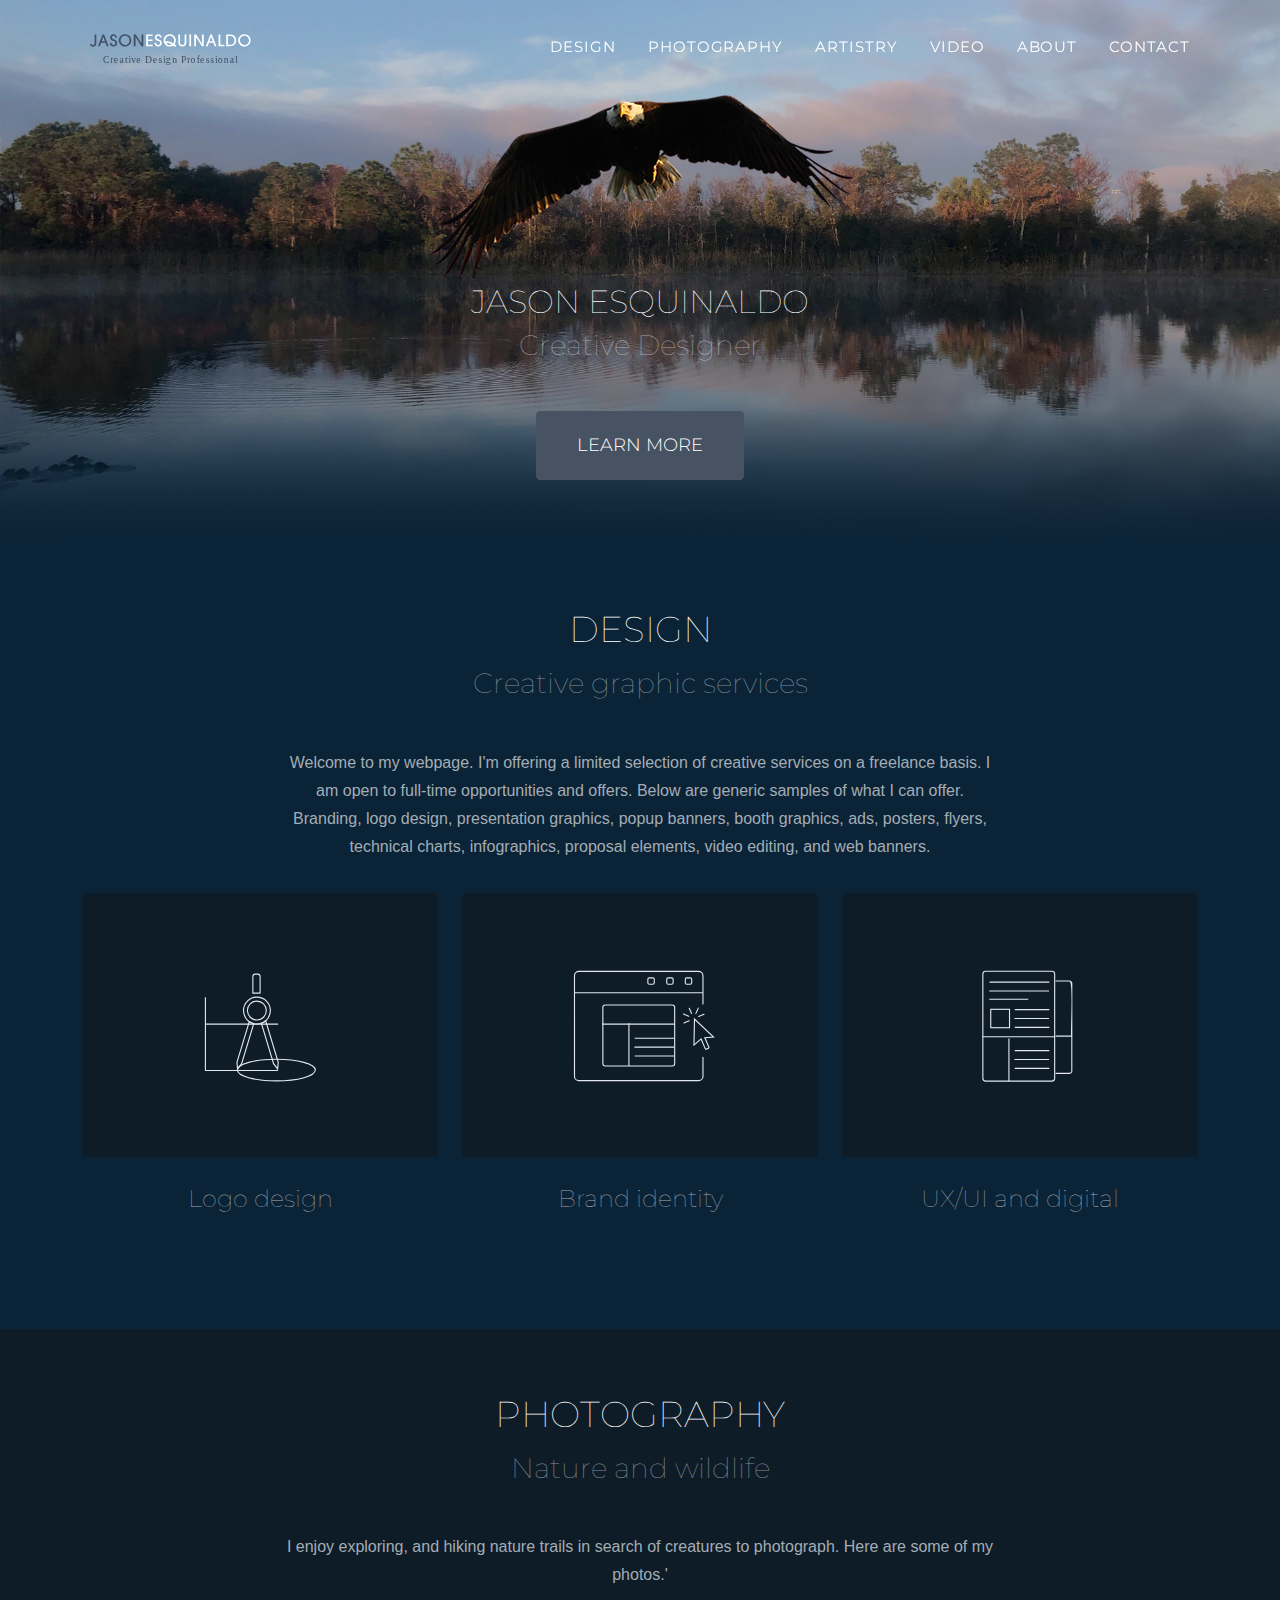
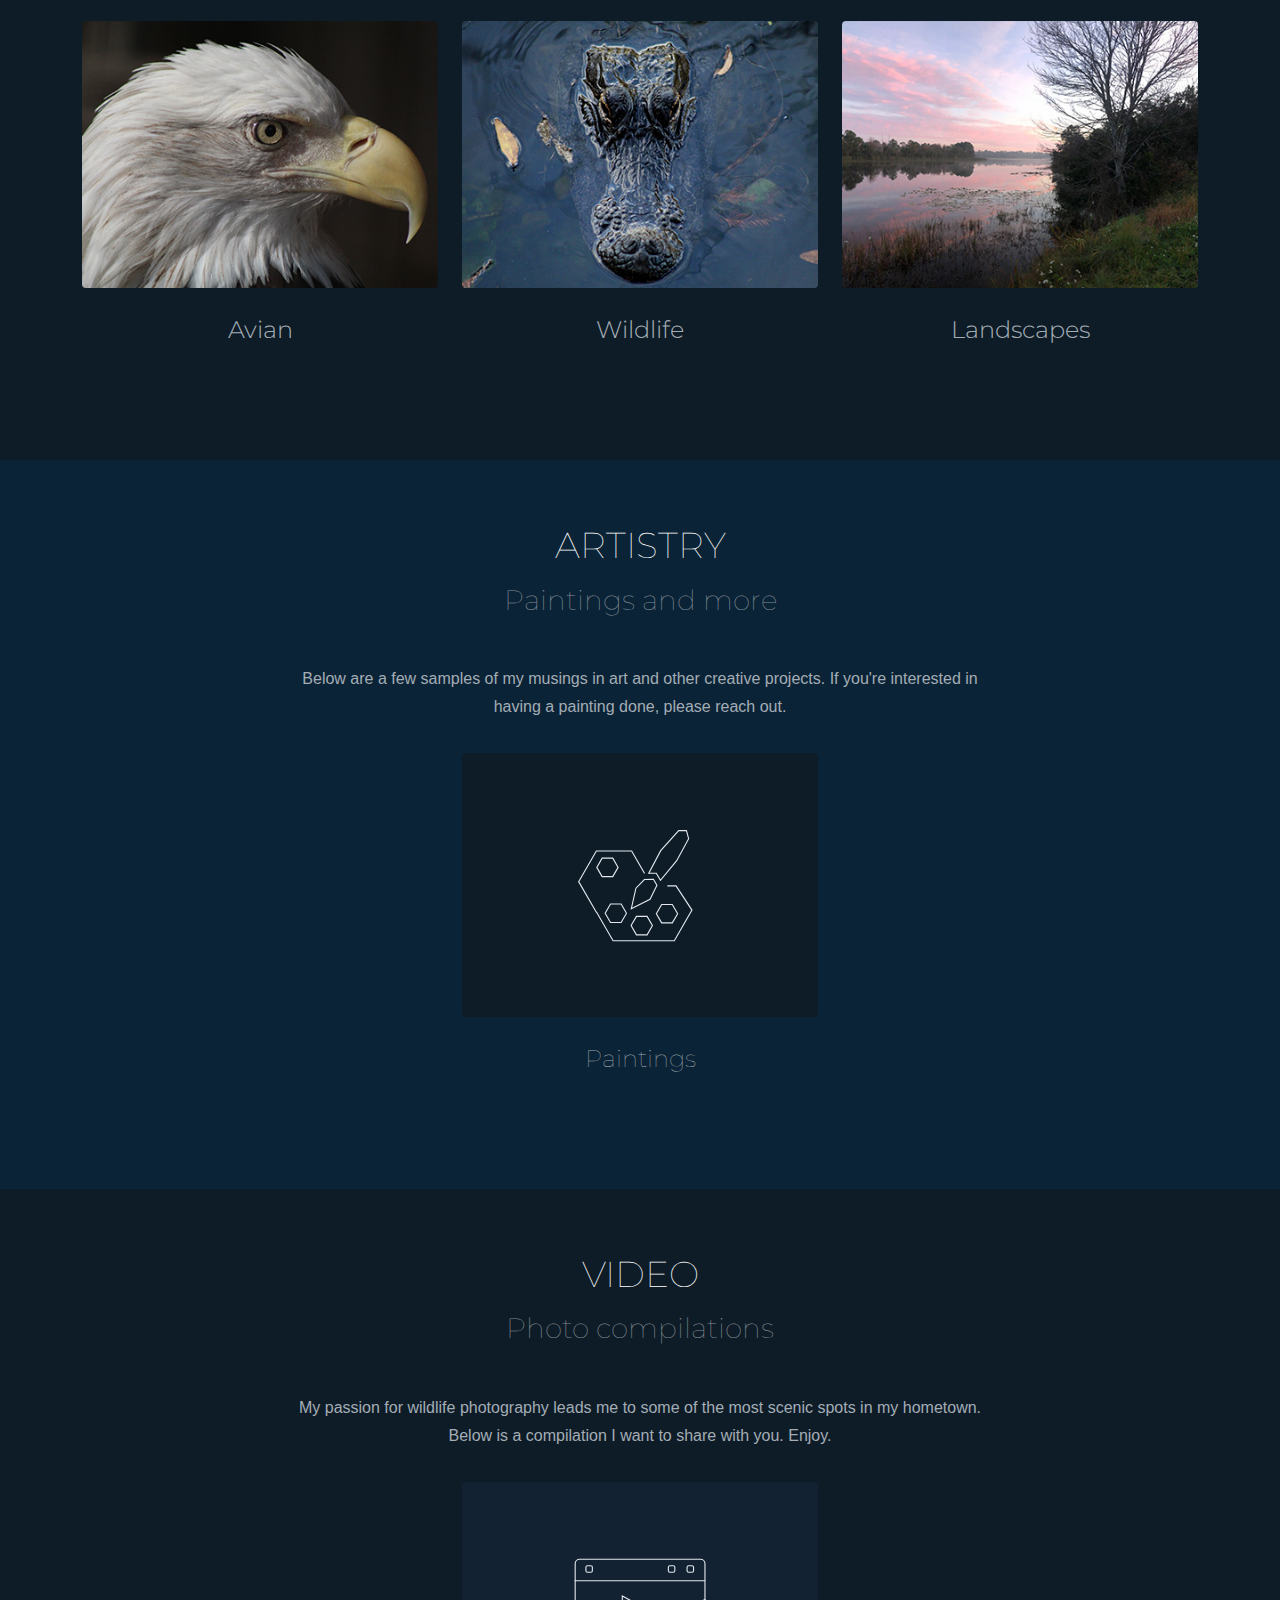
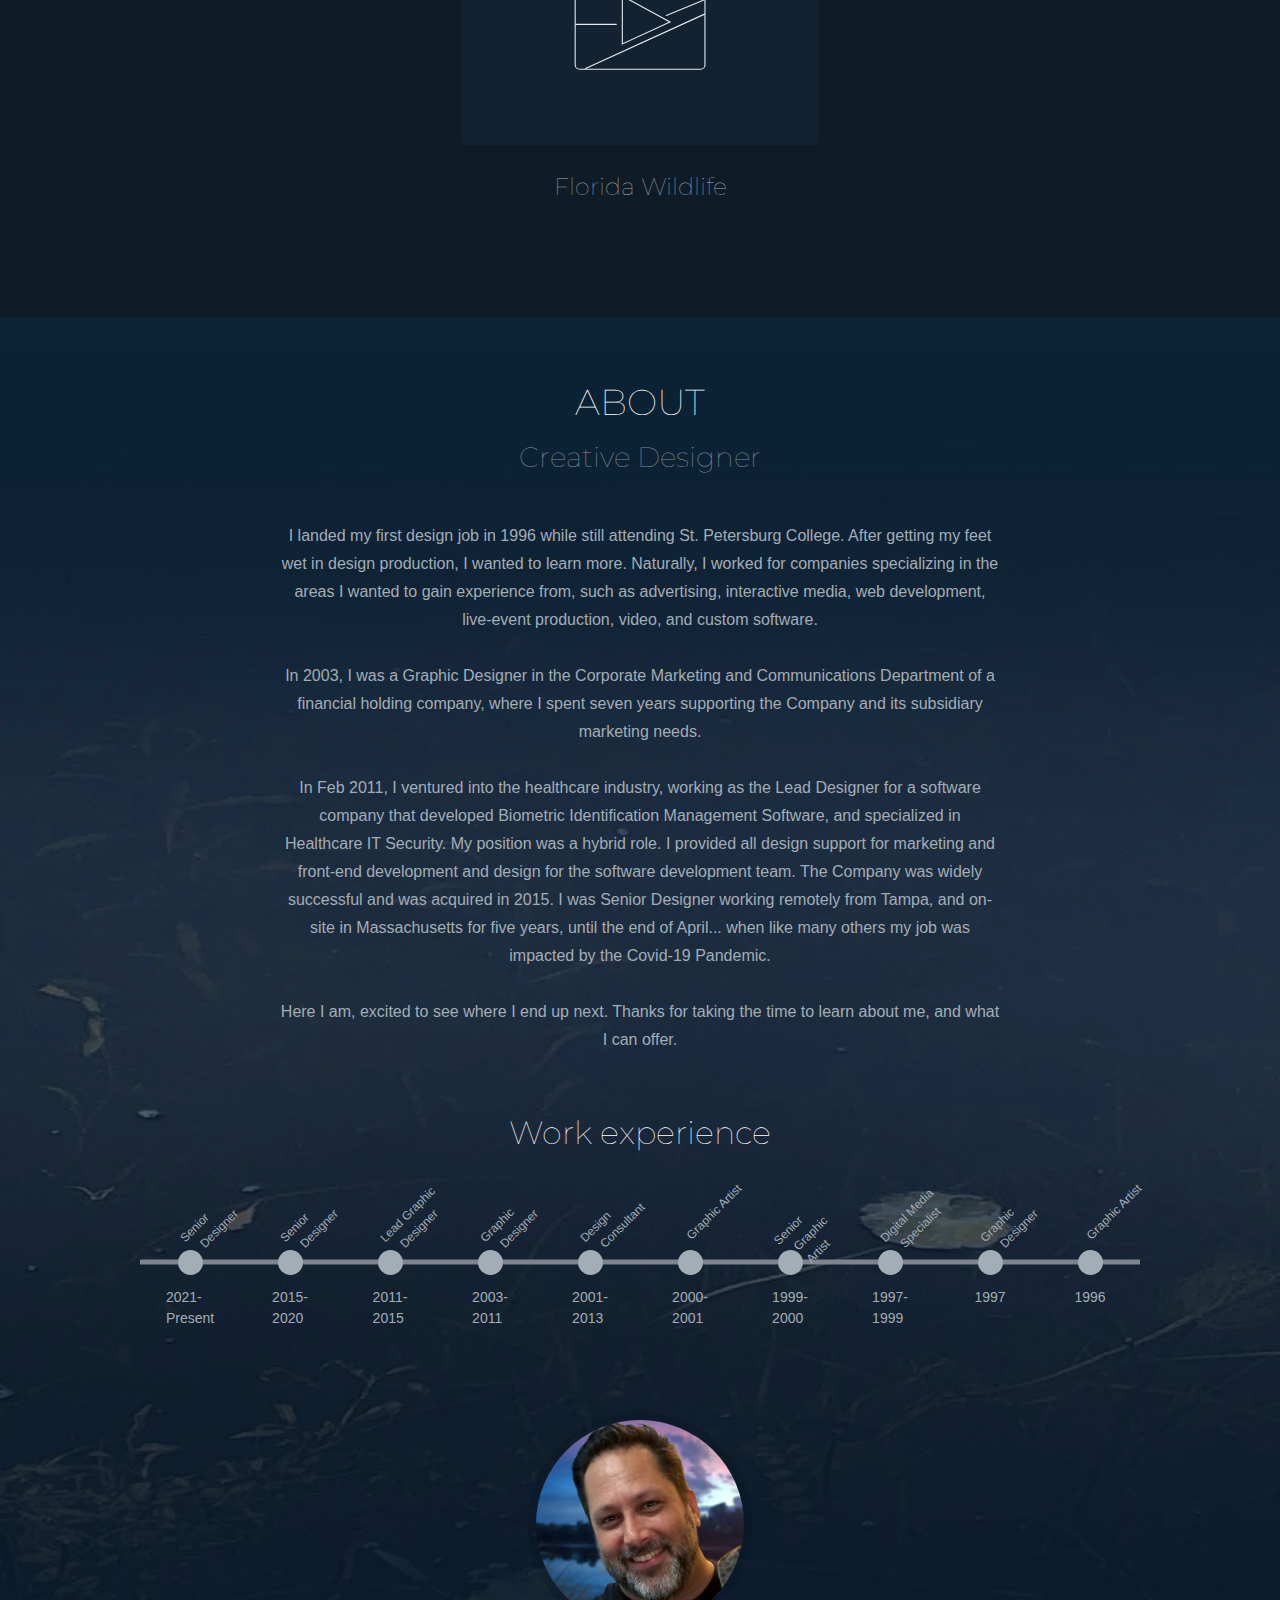
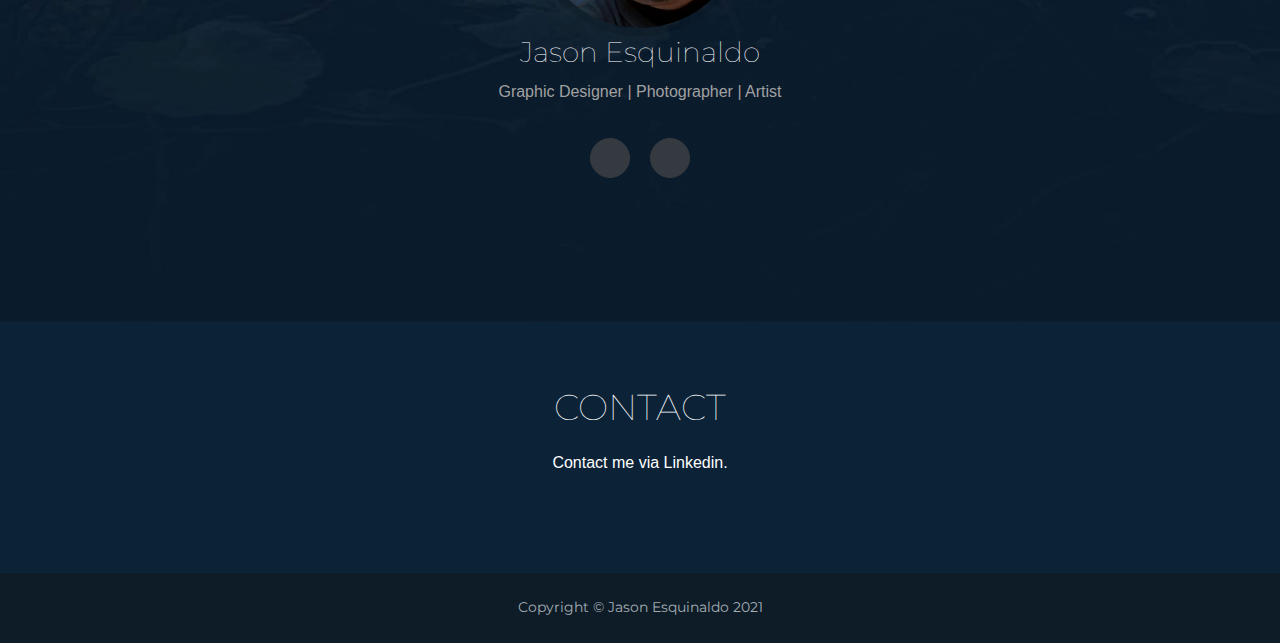
==== commit 5f01161b: "update" ====
--- a/index.html
+++ b/index.html
@@ -54,14 +54,10 @@
     <header class="masthead">
         <div class="container d-flex h-100 align-items-center">
             <div class="mx-auto text-center">
-                <br />
                 <img class="img-fluid" src="assets/img/eagle3.png" alt="" />
                 <h1 class="mx-auto my-0 text-uppercase">JASON ESQUINALDO</h1>
                 <h2 class="text-white-50 mx-auto mt-2 mb-5">Creative Designer</h2>
                 <a class="btn btn-primary btn-xl text-uppercase js-scroll-trigger" href="#design">LEARN MORE</a>
-                <br />
-                <br />
-                <br />
             </div>
         </div>
     </header>
